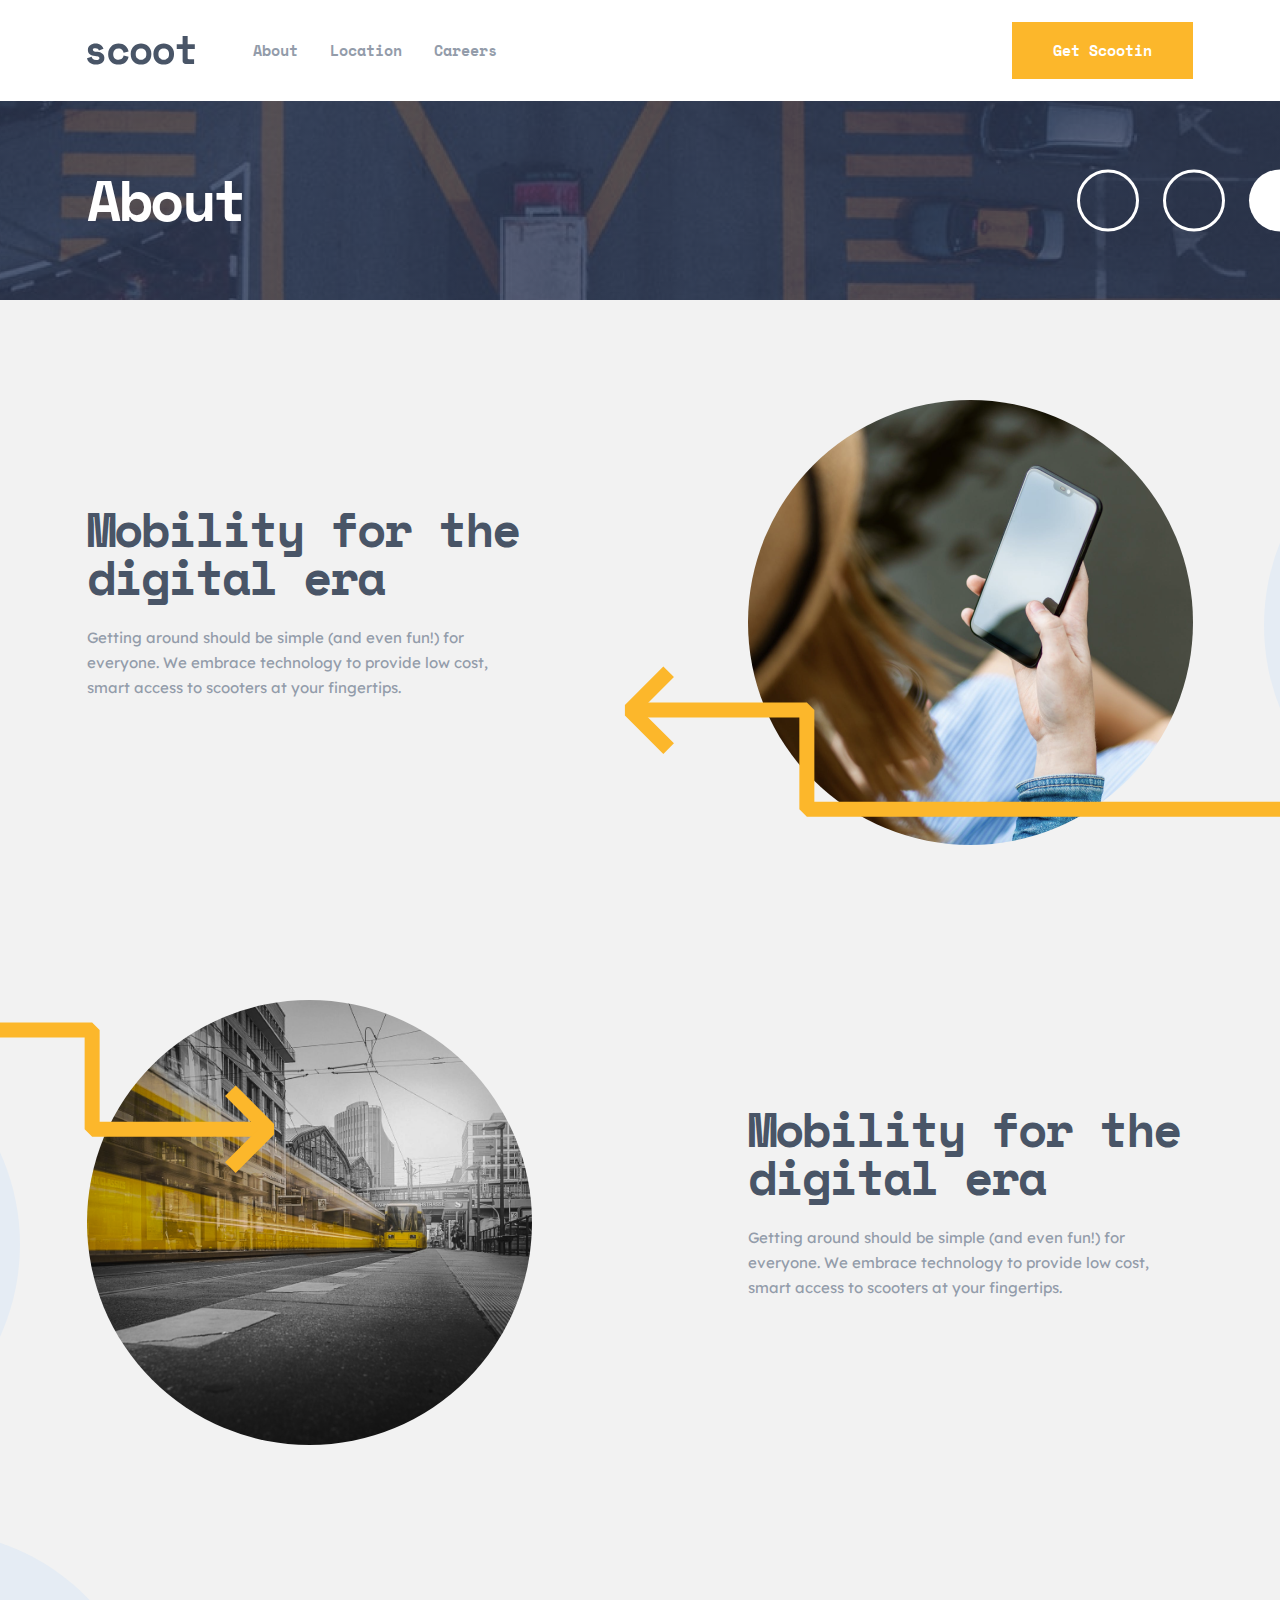
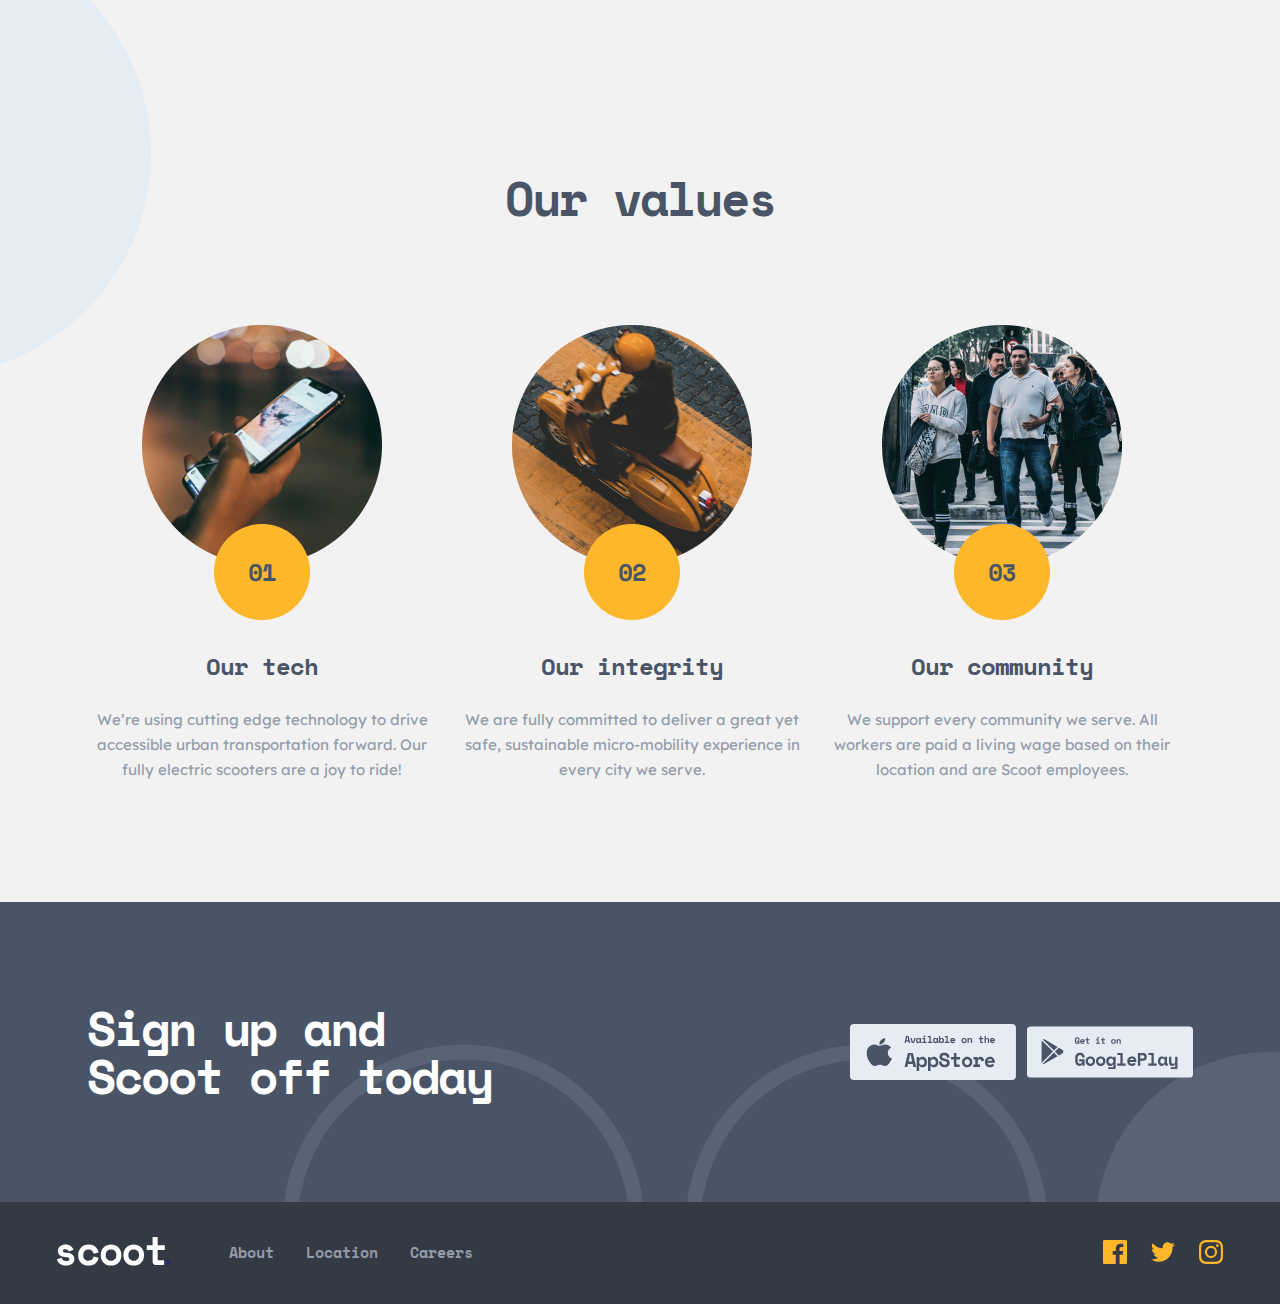
==== about.html @ 38798501 "about full" ====
<!DOCTYPE html>
<html lang="en">
<head>
    <meta charset="UTF-8">
    <meta http-equiv="X-UA-Compatible" content="IE=edge">
    <meta name="viewport" content="width=device-width, initial-scale=1.0">
    <link rel="stylesheet" href="./css/main.css">
    <title>Scoot | About</title>
</head>
<body>
    <!-- HEADER -->
    <header class="header">
        <div class="header__container container">
            <button class="header__toggle-nav-btn">
                <img src="./images/home/svg/mobile-burger.svg" alt="mobile-burger">
            </button>
            <a href="index.html" class="header__site-logo">
                <img class="header__logo-img" src="./images/home/svg/site-logo.svg" alt="site-logo image">
            </a>
            <nav class="sitenav">
                <ul class="sitenav__list">
                    <li class="sitenav__item"><a class="sitenav__link" href="about.html">About</a></li>
                    <li class="sitenav__item"><a class="sitenav__link" href="location.html">Location</a></li>
                    <li class="sitenav__item"><a class="sitenav__link" href="careers.html">Careers</a></li>
                </ul>
                <a href="#" class="header__btn btn">Get Scootin</a>
            </nav>
        </div>
    </header>
    
    <section class="about-hero">
        <div class="about-hero__container container">
            <h1 class="about-hero__title">About</h1>
            <img src="./images/about/svg/hero-pattern.svg" alt="hero patter" class="about-hero__patter">
        </div>
    </section>
    
    <!-- MAIN -->
    <main class="main">
        <section class="comfortable">
            <div class="comfortable__container container">
                <ul class="comfortable__list urban-list">
                    <li class="comfortable__item era-item">
                        <div class="item__content">
                            <h3 class="item__title era-title">Mobility for the digital era</h3>
                            <p class="item__desc">
                                Getting around should be simple (and even fun!) for everyone. We embrace technology to provide low cost, smart access to scooters at your fingertips.
                            </p>
                        </div>
                        <img src="./images/about/png/mobility.png" alt="telemetry img" class="item__img" width="445" height="445" 
                        srcset="./images/about/png/mobility.png 1x, ./images/about/png/mobility@2x.png 2x">
                    </li>
                    

                    <li class="comfortable__item era-item urban-item">
                        <div class="item__content">
                            <h3 class="item__title era-title">Mobility for the digital era</h3>
                            <p class="item__desc">
                                Getting around should be simple (and even fun!) for everyone. We embrace technology to provide low cost, smart access to scooters at your fingertips.
                            </p>
                        </div>
                        <img src="./images/about/png/urban.png" alt="urban img" class="item__img" width="445" height="445" 
                        srcset="./images/about/png/urban.png 1x, ./images/about/png/urban@2x.png 2x">
                    </li>
                   
                </ul>
            </div>
        </section>

        <!-- OUR VALUES SECTION -->
        <section class="values">
            <div class="values__container container">
                <h3 class="values__title">Our values</h3>
                <ul class="values__list">
                    <li class="values__item">
                        <img class="values__img" src="./images/about/png/tech.png" alt="tech" srcset="./images/about/png/tech.png 1x, ./images/about/png/tech@2x.png" 2x  width="350" height="350">
                        <div class="values__info">
                            <h5 class="values__subtitle">Our tech</h5>
                            <p class="values__desc">
                                We’re using cutting edge technology to drive accessible urban transportation forward. Our fully electric scooters are a joy to ride!
                            </p>
                        </div>
                    </li>


                    <li class="values__item">
                        <img class="values__img" src="./images/about/png/integrity.png" alt="integrity" srcset="./images/about/png/integrity.png 1x, ./images/about/png/integrity@2x.png" 2x  width="350" height="350">
                        <div class="values__info">
                            <h5 class="values__subtitle">Our integrity</h5>
                            <p class="values__desc">
                                We are fully committed to deliver a great yet safe, sustainable micro-mobility experience in every city we serve.
                            </p>
                        </div>
                    </li>

                    <li class="values__item">
                        <img class="values__img" src="./images/about/png/community.png" alt="community" srcset="./images/about/png/community.png 1x, ./images/about/png/community@2x.png" 2x  width="350" height="350">
                        <div class="values__info">
                            <h5 class="values__subtitle">Our community</h5>
                            <p class="values__desc">
                                We support every community we serve. All workers are paid a living wage based on their location and are Scoot employees.
                            </p>
                        </div>
                    </li>
                </ul>
            </div>
        </section>
        </main>

        
        
        
        <!-- CTA -->
        <section class="cta">
            <div class="container">
                <div class="cta__container">
                    <h2 class="cta__title">Sign up and <br>Scoot off today</h2>
                    <div class="download">
                        <a href="https://www.apple.com/ru/app-store/" target="_blank">
                            <img class="download__img" src="images/home/svg/appstore.svg" alt="AppStore" width="166" height="56">
                        </a>
                        <a href="https://play.google.com/store" target="_blank">
                            <img class="download__img" src="images/home/svg/googleplay.svg" alt="GoogePlay" width="166" height="56">
                        </a>
                    </div>
                </div>
            </div>
        </section>
    </main>
    <!-- FOOTER -->
    
    <footer class="footer">
        <div class="footer__container container">
            <a href="#" class="header__site-logo footer__logo">
                <svg xmlns="http://www.w3.org/2000/svg" width="108" height="29" fill="none"><path fill="white" fill-rule="evenodd" d="M107.097 23.2V28h-8.4c-.907 0-1.647-.293-2.22-.88-.573-.587-.86-1.333-.86-2.24V12.96h-5.88v-4.8h5.88V0h5.04v8.16h7.16v4.8h-7.16V22c0 .8.36 1.2 1.08 1.2h5.36ZM9.12 28.56c2.613 0 4.64-.587 6.08-1.76 1.44-1.173 2.16-2.747 2.16-4.72v-.24c0-1.787-.64-3.18-1.92-4.18-1.28-1-2.933-1.607-4.96-1.82-1.76-.187-2.973-.42-3.64-.7-.667-.28-1-.74-1-1.38 0-.453.213-.833.64-1.14.427-.307 1.067-.46 1.92-.46.933 0 1.693.207 2.28.62.587.413 1 .98 1.24 1.7l4.56-1.84a8.832 8.832 0 0 0-.92-1.74c-.4-.6-.92-1.147-1.56-1.64-.64-.493-1.42-.893-2.34-1.2-.92-.307-2.007-.46-3.26-.46-.96 0-1.893.133-2.8.4a7.473 7.473 0 0 0-2.4 1.18 6.193 6.193 0 0 0-1.68 1.9c-.427.747-.64 1.613-.64 2.6v.24c0 1.893.66 3.327 1.98 4.3 1.32.973 3.1 1.553 5.34 1.74.827.08 1.513.187 2.06.32.547.133.98.3 1.3.5.32.2.54.413.66.64.12.227.18.473.18.74 0 .453-.233.873-.7 1.26-.467.387-1.327.58-2.58.58-1.413 0-2.46-.32-3.14-.96-.68-.64-1.127-1.387-1.34-2.24L0 22.32c.133.693.393 1.407.78 2.14.387.733.94 1.4 1.66 2 .72.6 1.627 1.1 2.72 1.5 1.093.4 2.413.6 3.96.6Zm22.454 0c2.827 0 5.087-.72 6.78-2.16 1.694-1.44 2.767-3.333 3.22-5.68l-4.96-1.24c-.24 1.307-.766 2.347-1.58 3.12-.813.773-1.993 1.16-3.54 1.16-.72 0-1.4-.113-2.04-.34a4.705 4.705 0 0 1-1.68-1.02c-.48-.453-.86-1.02-1.14-1.7-.28-.68-.42-1.46-.42-2.34v-.24c0-.88.14-1.673.42-2.38.28-.707.66-1.307 1.14-1.8a5.006 5.006 0 0 1 1.68-1.14 5.25 5.25 0 0 1 2.04-.4c1.547 0 2.747.427 3.6 1.28.854.853 1.36 1.867 1.52 3.04l4.96-1.28c-.453-2.347-1.54-4.24-3.26-5.68-1.72-1.44-3.966-2.16-6.74-2.16-1.44 0-2.793.24-4.06.72a9.726 9.726 0 0 0-3.32 2.08c-.946.907-1.686 2-2.22 3.28-.533 1.28-.8 2.72-.8 4.32v.48c0 1.6.267 3.027.8 4.28.534 1.253 1.267 2.307 2.2 3.16.934.853 2.034 1.507 3.3 1.96 1.267.453 2.634.68 4.1.68Zm26.355-.68c-1.24.453-2.54.68-3.9.68-1.36 0-2.66-.227-3.9-.68a9.996 9.996 0 0 1-3.3-1.98c-.96-.867-1.72-1.933-2.28-3.2-.56-1.267-.84-2.727-.84-4.38v-.48c0-1.627.28-3.073.84-4.34.56-1.267 1.32-2.34 2.28-3.22a9.827 9.827 0 0 1 3.3-2c1.24-.453 2.54-.68 3.9-.68 1.36 0 2.66.227 3.9.68a9.827 9.827 0 0 1 3.3 2c.96.88 1.72 1.953 2.28 3.22.56 1.267.84 2.713.84 4.34v.48c0 1.653-.28 3.113-.84 4.38-.56 1.267-1.32 2.333-2.28 3.2a9.996 9.996 0 0 1-3.3 1.98Zm-3.9-4.12c-.72 0-1.4-.12-2.04-.36a4.95 4.95 0 0 1-1.68-1.04 4.911 4.911 0 0 1-1.14-1.66c-.28-.653-.42-1.393-.42-2.22v-.8c0-.827.14-1.567.42-2.22.28-.653.66-1.207 1.14-1.66a4.95 4.95 0 0 1 1.68-1.04c.64-.24 1.32-.36 2.04-.36s1.4.12 2.04.36c.64.24 1.2.587 1.68 1.04.48.453.86 1.007 1.14 1.66.28.653.42 1.393.42 2.22v.8c0 .827-.14 1.567-.42 2.22a4.911 4.911 0 0 1-1.14 1.66c-.48.453-1.04.8-1.68 1.04-.64.24-1.32.36-2.04.36Zm26.594 4.12c-1.24.453-2.54.68-3.9.68-1.36 0-2.66-.227-3.9-.68a9.996 9.996 0 0 1-3.3-1.98c-.96-.867-1.72-1.933-2.28-3.2-.56-1.267-.84-2.727-.84-4.38v-.48c0-1.627.28-3.073.84-4.34.56-1.267 1.32-2.34 2.28-3.22a9.827 9.827 0 0 1 3.3-2c1.24-.453 2.54-.68 3.9-.68 1.36 0 2.66.227 3.9.68a9.827 9.827 0 0 1 3.3 2c.96.88 1.72 1.953 2.28 3.22.56 1.267.84 2.713.84 4.34v.48c0 1.653-.28 3.113-.84 4.38-.56 1.267-1.32 2.333-2.28 3.2a9.996 9.996 0 0 1-3.3 1.98Zm-3.9-4.12c-.72 0-1.4-.12-2.04-.36a4.95 4.95 0 0 1-1.68-1.04 4.911 4.911 0 0 1-1.14-1.66c-.28-.653-.42-1.393-.42-2.22v-.8c0-.827.14-1.567.42-2.22.28-.653.66-1.207 1.14-1.66a4.95 4.95 0 0 1 1.68-1.04c.64-.24 1.32-.36 2.04-.36s1.4.12 2.04.36c.64.24 1.2.587 1.68 1.04.48.453.86 1.007 1.14 1.66.28.653.42 1.393.42 2.22v.8c0 .827-.14 1.567-.42 2.22a4.911 4.911 0 0 1-1.14 1.66c-.48.453-1.04.8-1.68 1.04-.64.24-1.32.36-2.04.36Z" clip-rule="evenodd"/></svg>>
            </a>
            <div class="footernav">
                <ul class="footernav__list">
                    <li class="footernav__item"><a class="footernav__link" href="about.html">About</a></li>
                    <li class="footernav__item"><a class="footernav__link" href="Location.html">Location</a></li>
                    <li class="footernav__item"><a class="footernav__link" href="careers.html">Careers</a></li>
                </ul>
            </div>
            <div class="footer__social">
                <ul class="footer__social__list">
                    <li class="footer__social__item">
                        <a class="footer__social__link" href="https://www.facebook.com" target="_blank">
                            <svg xmlns="http://www.w3.org/2000/svg" width="24" height="24" fill="none"><path fill="#FCB72B" d="M22.675 0H1.325C.593 0 0 .593 0 1.325v21.351C0 23.407.593 24 1.325 24H12.82v-9.294H9.692v-3.622h3.128V8.413c0-3.1 1.893-4.788 4.659-4.788 1.325 0 2.463.099 2.795.143v3.24l-1.918.001c-1.504 0-1.795.715-1.795 1.763v2.313h3.587l-.467 3.622h-3.12V24h6.116c.73 0 1.323-.593 1.323-1.325V1.325C24 .593 23.407 0 22.675 0Z"/></svg>
                        </a>
                    </li>
                    <li class="social__item">
                        <a class="footer__social__link" href="https://www.twitter.com" target="_blank">
                            <svg xmlns="http://www.w3.org/2000/svg" width="24" height="20" fill="none"><path fill="#FCB72B" d="M24 2.557a9.83 9.83 0 0 1-2.828.775A4.932 4.932 0 0 0 23.337.608a9.864 9.864 0 0 1-3.127 1.195A4.916 4.916 0 0 0 16.616.248c-3.179 0-5.515 2.966-4.797 6.045A13.978 13.978 0 0 1 1.671 1.149a4.93 4.93 0 0 0 1.523 6.574 4.903 4.903 0 0 1-2.229-.616c-.054 2.281 1.581 4.415 3.949 4.89a4.935 4.935 0 0 1-2.224.084 4.928 4.928 0 0 0 4.6 3.419A9.9 9.9 0 0 1 0 17.54a13.94 13.94 0 0 0 7.548 2.212c9.142 0 14.307-7.721 13.995-14.646A10.025 10.025 0 0 0 24 2.557Z"/></svg>
                        </a>
                    </li>
                    <li class="footer__social__item">
                        <a class="social__link" href="https://www.instagram.com" target="_blank">
                            <svg xmlns="http://www.w3.org/2000/svg" width="24" height="24" fill="none"><path fill="#FCB72B" fill-rule="evenodd" d="M12 0C8.741 0 8.333.014 7.053.072 2.695.272.273 2.69.073 7.052.014 8.333 0 8.741 0 12c0 3.259.014 3.668.072 4.948.2 4.358 2.618 6.78 6.98 6.98C8.333 23.986 8.741 24 12 24c3.259 0 3.668-.014 4.948-.072 4.354-.2 6.782-2.618 6.979-6.98.059-1.28.073-1.689.073-4.948 0-3.259-.014-3.667-.072-4.947-.196-4.354-2.617-6.78-6.979-6.98C15.668.014 15.259 0 12 0Zm0 2.163c3.204 0 3.584.012 4.85.07 3.252.148 4.771 1.691 4.919 4.919.058 1.265.069 1.645.069 4.849 0 3.205-.012 3.584-.069 4.849-.149 3.225-1.664 4.771-4.919 4.919-1.266.058-1.644.07-4.85.07-3.204 0-3.584-.012-4.849-.07-3.26-.149-4.771-1.699-4.919-4.92-.058-1.265-.07-1.644-.07-4.849 0-3.204.013-3.583.07-4.849.149-3.227 1.664-4.771 4.919-4.919 1.266-.057 1.645-.069 4.849-.069ZM5.838 12a6.162 6.162 0 1 1 12.324 0 6.162 6.162 0 0 1-12.324 0ZM12 16a4 4 0 1 1 0-8 4 4 0 0 1 0 8Zm4.965-10.405a1.44 1.44 0 1 1 2.881.001 1.44 1.44 0 0 1-2.881-.001Z" clip-rule="evenodd"/></svg>
                        </a>
                    </li>
                </ul>
            </div>
        </div>
       
    </footer>
---- css/main.css ----
/*! normalize.css v8.0.1 | MIT License | github.com/necolas/normalize.css */
/* Document
   ========================================================================== */
/**
 * 1. Correct the line height in all browsers.
 * 2. Prevent adjustments of font size after orientation changes in iOS.
 */
html {
  line-height: 1.15; /* 1 */
  -webkit-text-size-adjust: 100%; /* 2 */
}

/* Sections
   ========================================================================== */
/**
 * Remove the margin in all browsers.
 */
body {
  margin: 0;
}

/**
 * Render the `main` element consistently in IE.
 */
main {
  display: block;
}

/**
 * Correct the font size and margin on `h1` elements within `section` and
 * `article` contexts in Chrome, Firefox, and Safari.
 */
h1 {
  font-size: 2em;
  margin: 0;
}

/* Grouping content
   ========================================================================== */
/**
 * 1. Add the correct box sizing in Firefox.
 * 2. Show the overflow in Edge and IE.
 */
hr {
  box-sizing: content-box; /* 1 */
  height: 0; /* 1 */
  overflow: visible; /* 2 */
}

/**
 * 1. Correct the inheritance and scaling of font size in all browsers.
 * 2. Correct the odd `em` font sizing in all browsers.
 */
pre {
  font-family: monospace, monospace; /* 1 */
  font-size: 1em; /* 2 */
}

/* Text-level semantics
   ========================================================================== */
/**
 * Remove the gray background on active links in IE 10.
 */
a {
  background-color: transparent;
}

/**
 * 1. Remove the bottom border in Chrome 57-
 * 2. Add the correct text decoration in Chrome, Edge, IE, Opera, and Safari.
 */
abbr[title] {
  border-bottom: none; /* 1 */
  text-decoration: underline; /* 2 */
  -webkit-text-decoration: underline dotted;
          text-decoration: underline dotted; /* 2 */
}

/**
 * Add the correct font weight in Chrome, Edge, and Safari.
 */
b,
strong {
  font-weight: bolder;
}

/**
 * 1. Correct the inheritance and scaling of font size in all browsers.
 * 2. Correct the odd `em` font sizing in all browsers.
 */
code,
kbd,
samp {
  font-family: monospace, monospace; /* 1 */
  font-size: 1em; /* 2 */
}

/**
 * Add the correct font size in all browsers.
 */
small {
  font-size: 80%;
}

/**
 * Prevent `sub` and `sup` elements from affecting the line height in
 * all browsers.
 */
sub,
sup {
  font-size: 75%;
  line-height: 0;
  position: relative;
  vertical-align: baseline;
}

sub {
  bottom: -0.25em;
}

sup {
  top: -0.5em;
}

/* Embedded content
   ========================================================================== */
/**
 * Remove the border on images inside links in IE 10.
 */
img {
  border-style: none;
}

/* Forms
   ========================================================================== */
/**
 * 1. Change the font styles in all browsers.
 * 2. Remove the margin in Firefox and Safari.
 */
button,
input,
optgroup,
select,
textarea {
  font-family: inherit; /* 1 */
  font-size: 100%; /* 1 */
  line-height: 1.15; /* 1 */
  margin: 0; /* 2 */
}

/**
 * Show the overflow in IE.
 * 1. Show the overflow in Edge.
 */
button,
input { /* 1 */
  overflow: visible;
}

/**
 * Remove the inheritance of text transform in Edge, Firefox, and IE.
 * 1. Remove the inheritance of text transform in Firefox.
 */
button,
select { /* 1 */
  text-transform: none;
}

/**
 * Correct the inability to style clickable types in iOS and Safari.
 */
button,
[type=button],
[type=reset],
[type=submit] {
  -webkit-appearance: button;
}

/**
 * Remove the inner border and padding in Firefox.
 */
button::-moz-focus-inner,
[type=button]::-moz-focus-inner,
[type=reset]::-moz-focus-inner,
[type=submit]::-moz-focus-inner {
  border-style: none;
  padding: 0;
}

/**
 * Restore the focus styles unset by the previous rule.
 */
button:-moz-focusring,
[type=button]:-moz-focusring,
[type=reset]:-moz-focusring,
[type=submit]:-moz-focusring {
  outline: 1px dotted ButtonText;
}

/**
 * Correct the padding in Firefox.
 */
fieldset {
  padding: 0.35em 0.75em 0.625em;
}

/**
 * 1. Correct the text wrapping in Edge and IE.
 * 2. Correct the color inheritance from `fieldset` elements in IE.
 * 3. Remove the padding so developers are not caught out when they zero out
 *    `fieldset` elements in all browsers.
 */
legend {
  box-sizing: border-box; /* 1 */
  color: inherit; /* 2 */
  display: table; /* 1 */
  max-width: 100%; /* 1 */
  padding: 0; /* 3 */
  white-space: normal; /* 1 */
}

/**
 * Add the correct vertical alignment in Chrome, Firefox, and Opera.
 */
progress {
  vertical-align: baseline;
}

/**
 * Remove the default vertical scrollbar in IE 10+.
 */
textarea {
  overflow: auto;
}

/**
 * 1. Add the correct box sizing in IE 10.
 * 2. Remove the padding in IE 10.
 */
[type=checkbox],
[type=radio] {
  box-sizing: border-box; /* 1 */
  padding: 0; /* 2 */
}

/**
 * Correct the cursor style of increment and decrement buttons in Chrome.
 */
[type=number]::-webkit-inner-spin-button,
[type=number]::-webkit-outer-spin-button {
  height: auto;
}

/**
 * 1. Correct the odd appearance in Chrome and Safari.
 * 2. Correct the outline style in Safari.
 */
[type=search] {
  -webkit-appearance: textfield; /* 1 */
  outline-offset: -2px; /* 2 */
}

/**
 * Remove the inner padding in Chrome and Safari on macOS.
 */
[type=search]::-webkit-search-decoration {
  -webkit-appearance: none;
}

/**
 * 1. Correct the inability to style clickable types in iOS and Safari.
 * 2. Change font properties to `inherit` in Safari.
 */
::-webkit-file-upload-button {
  -webkit-appearance: button; /* 1 */
  font: inherit; /* 2 */
}

/* Interactive
   ========================================================================== */
/*
 * Add the correct display in Edge, IE 10+, and Firefox.
 */
details {
  display: block;
}

/*
 * Add the correct display in all browsers.
 */
summary {
  display: list-item;
}

/* Misc
   ========================================================================== */
/**
 * Add the correct display in IE 10+.
 */
template {
  display: none;
}

/**
 * Add the correct display in IE 10.
 */
[hidden] {
  display: none;
}

/* space-mono-regular - latin */
@font-face {
  font-family: "Space Mono";
  font-style: normal;
  font-weight: 400;
  src: local(""), url("../fonts/space-mono-v12-latin-regular.woff2") format("woff2"), url("../fonts/space-mono-v12-latin-regular.woff") format("woff"); /* Chrome 6+, Firefox 3.6+, IE 9+, Safari 5.1+ */
}
/* space-mono-700 - latin */
@font-face {
  font-family: "Space Mono";
  font-style: normal;
  font-weight: 700;
  src: local(""), url("../fonts/space-mono-v12-latin-700.woff2") format("woff2"), url("../fonts/space-mono-v12-latin-700.woff") format("woff"); /* Chrome 6+, Firefox 3.6+, IE 9+, Safari 5.1+ */
}
/* lexend-deca-regular - latin */
@font-face {
  font-family: "Lexend Deca";
  font-style: normal;
  font-weight: 400;
  src: local(""), url("../fonts/lexend-deca-v17-latin-regular.woff2") format("woff2"), url("../fonts/lexend-deca-v17-latin-regular.woff") format("woff"); /* Chrome 6+, Firefox 3.6+, IE 9+, Safari 5.1+ */
}
*, *::after, *::before {
  margin: 0;
  padding: 0;
  box-sizing: border-box;
}

html {
  height: 100%;
  font-size: 62.5%;
  scroll-behavior: smooth;
}

ul, ol {
  list-style: none;
}

a {
  text-decoration: none;
}

img {
  display: flex;
}

body {
  height: 100%;
  display: flex;
  flex-direction: column;
  background-color: #f2f2f2;
  overflow-x: hidden;
}

.container {
  width: 100%;
  max-width: 1166px;
  margin-left: auto;
  margin-right: auto;
  padding-left: 30px;
  padding-right: 30px;
}

main {
  flex-grow: 1;
}

.sitenav {
  display: flex;
  align-items: center;
  flex: 1;
}
.sitenav__list {
  display: flex;
  margin-right: auto;
  -moz-column-gap: 3.2rem;
       column-gap: 3.2rem;
}
.sitenav__item {
  display: flex;
}
.sitenav__link {
  font-size: 1.5rem;
  font-weight: 700;
  font-family: "Space Mono";
  line-height: 2.5rem;
  color: #939CAA;
  transition: 0.2s;
}
.sitenav__link:hover {
  color: #FCB72B;
}

@media (max-width: 415px) {
  .sitenav {
    display: none;
  }
}
.header {
  width: 100%;
  padding: 2.2rem 0;
  background: #fff;
  position: fixed;
  z-index: 10;
}
.header__container {
  display: flex;
  align-items: center;
}
.header__site-logo {
  margin-right: 5.8rem;
  -webkit-user-select: none;
     -moz-user-select: none;
      -ms-user-select: none;
          user-select: none;
}
.header__toggle-nav-btn {
  display: none;
}

@media (max-width: 800px) {
  .header {
    padding: 3.5rem 4rem;
  }
}
@media (max-width: 415px) {
  .header {
    padding-top: 2.5rem;
  }
  .header__toggle-nav-btn {
    display: inline-block;
    border: none;
    margin-right: 0;
  }
  .header__site-logo {
    margin-right: auto;
    margin-left: auto;
  }
  .header__logo-img {
    width: 75px;
  }
}
.footer {
  background: #333A44;
}
.footer__container {
  display: flex;
  align-items: center;
  padding: 3.5rem 0;
}
.footer__social {
  display: flex;
}
.footer__social__list {
  display: flex;
  align-items: center;
  -moz-column-gap: 2.4rem;
       column-gap: 2.4rem;
}
.footer__social__link svg path {
  color: #fff;
  transition: 0.2s;
}
.footer__social__link svg path:hover {
  fill: currentColor;
}

.footernav {
  margin-right: auto;
}
.footernav__list {
  display: flex;
  -moz-column-gap: 3.2rem;
       column-gap: 3.2rem;
}
.footernav__link {
  font-size: 1.5rem;
  font-weight: 700;
  font-family: "Space Mono";
  line-height: 2.5rem;
  color: #939CAA;
  transition: 0.2s;
}
.footernav__link:hover {
  color: #FCB72B;
}

@media (max-width: 800px) {
  .footer__container {
    padding: 3.5rem 3.9rem;
  }
}
@media (max-width: 415px) {
  .footer__container {
    flex-direction: column;
    padding: 6.4rem 8.8rem;
  }
  .footer__logo {
    margin-bottom: 4.2rem;
  }
  .footernav {
    display: block;
    margin-right: 0;
  }
  .footernav__list {
    flex-direction: column;
    -moz-column-gap: 1.6rem;
         column-gap: 1.6rem;
    margin-bottom: 8.5rem;
    align-items: center;
  }
  .footernav__item {
    margin-bottom: 1.6rem;
    text-align: center;
  }
  .footernav__link {
    font-size: 1.5rem;
    font-weight: 700;
    font-family: "Space Mono";
    line-height: 2.5rem;
    color: #939CAA;
    transition: 0.2s;
  }
  .footernav__link:hover {
    color: #FCB72B;
  }
}
.btn {
  font-size: 1.5rem;
  font-weight: 700;
  font-family: "Space Mono";
  line-height: 2.5rem;
  color: #fff;
  background-color: #FCB72B;
  border: 3px solid #FCB72B;
  display: inline-block;
  padding: 1.3rem 3.8rem;
  transition: 0.3s;
}

.btn:hover {
  background-color: transparent;
  border: 3px solid #FCB72B;
  color: #FCB72B;
}

.hero {
  background: linear-gradient(rgba(47, 59, 89, 0.75), rgba(47, 59, 89, 0.75)), url("../images/home/png/hero-bg.png");
  background-size: cover;
  background-position: center;
  margin-bottom: 16rem;
  min-height: 746px;
  position: relative;
  padding-top: 9.5rem;
}
.hero__container {
  padding-top: 15.3em;
}
.hero__path {
  position: absolute;
  top: 55%;
}
.hero__arrow {
  position: absolute;
  left: 50%;
  top: 53%;
}
.hero__title {
  font-size: 5.6rem;
  font-weight: 700;
  font-family: "Space Mono";
  line-height: 5.6rem;
  color: #fff;
  margin-bottom: 4rem;
}
.hero__info {
  display: inline-block;
  width: 100%;
  max-width: 405px;
  margin-left: 12rem;
}
.hero__desc {
  font-size: 1.5rem;
  font-weight: 400;
  font-family: "Lexend Deca";
  line-height: 2.5rem;
  color: #fff;
  margin-bottom: 4rem;
}
.hero__btn {
  display: inline-block;
}

@media (max-width: 800px) {
  .hero {
    background: linear-gradient(rgba(47, 59, 89, 0.75), rgba(47, 59, 89, 0.75)), url("../images/home/png/tablet-hero-bg.png");
    background-repeat: no-repeat;
    background-size: cover;
    background-position: center;
  }
  .hero__container {
    display: flex;
    align-items: center;
    flex-direction: column;
    justify-content: center;
    text-align: center;
  }
  .hero__path {
    display: none;
  }
  .hero__arrow {
    position: absolute;
    left: -125px;
    top: 73%;
  }
  .hero__info {
    max-width: 573px;
    margin-left: 0;
  }
}
@media (max-width: 415px) {
  .hero {
    background: linear-gradient(rgba(47, 59, 89, 0.75), rgba(47, 59, 89, 0.75)), url("../images/home/png/mobile-hero-bg.png");
    background-repeat: no-repeat;
    background-size: cover;
    background-position: center;
    -o-object-fit: cover;
       object-fit: cover;
    margin-bottom: 12rem;
  }
  .hero .bracket {
    display: none;
  }
  .hero__title {
    font-size: 3.8rem;
    font-weight: 700;
    font-family: "Space Mono";
    line-height: 4rem;
    color: #fff;
    margin-bottom: 2.4rem;
  }
  .hero__info {
    display: inline-block;
    width: 100%;
    max-width: 311px;
    margin-left: 0;
    text-align: center;
    margin-bottom: 7px;
  }
  .hero__desc {
    font-size: 1.5rem;
    font-weight: 400;
    font-family: "Lexend Deca";
    line-height: 2.5rem;
    color: #fff;
    margin-bottom: 3.4rem;
  }
  .hero__arrow {
    left: -300px;
    top: 78%;
  }
}
.services {
  margin-bottom: 100px;
}
.services__list {
  display: grid;
  grid-template-columns: repeat(auto-fill, 350px);
  position: relative;
  -moz-column-gap: 25px;
       column-gap: 25px;
}
.services__item {
  display: flex;
  align-items: flex-start;
  flex-direction: column;
  position: relative;
}
.services__item::before {
  content: "";
  position: absolute;
  height: 15px;
  background-color: #E5ECF4;
  width: 324px;
  right: calc(100% - 16px);
  top: 45px;
}
.services img {
  margin-bottom: 4rem;
  z-index: 1;
  position: relative;
}
.services__title {
  font-size: 2.4rem;
  font-weight: 700;
  font-family: "Space Mono";
  line-height: 2.8rem;
  color: #495567;
  margin-bottom: 2.7rem;
}
.services__desc {
  font-size: 1.5rem;
  font-weight: 700;
  font-family: "Lexend Deca";
  line-height: 2.5rem;
  color: #939CAA;
}

@media (max-width: 800px) {
  .services__list {
    display: grid;
    grid-template-columns: repeat(1, 573px);
    row-gap: 40px;
  }
  .services__item {
    flex-direction: row;
  }
  .services img {
    margin-right: 7.9rem;
    margin-bottom: 0;
  }
  .services__item::before {
    content: "";
    position: absolute;
    height: 250px;
    background-color: greenyellow;
    width: 15px;
    right: calc(100% - 55px);
    top: -103%;
  }
}
@media (max-width: 415px) {
  .services__list {
    display: grid;
    grid-template-columns: repeat(1, 311px);
    row-gap: 24px;
  }
  .services__item {
    flex-direction: column;
    justify-content: center;
    align-items: center;
    text-align: center;
  }
  .services__item::before {
    display: none;
  }
  .services img {
    margin-right: 0;
    margin-bottom: 2.4rem;
  }
}
.comfortable {
  padding-top: 10rem;
  margin-bottom: 32.9rem;
}
.comfortable__list {
  display: flex;
  flex-direction: column;
  row-gap: 155px;
}
.comfortable__item {
  display: flex;
  align-items: center;
  justify-content: space-between;
  flex-direction: row;
}
.comfortable__item:nth-child(even) {
  flex-direction: row-reverse;
}

.item {
  position: relative;
}
.item:first-child::before {
  content: "";
  background-image: url("../images/home/svg/arrow_mask.svg");
  background-repeat: no-repeat;
  position: absolute;
  width: 1084px;
  height: 449px;
  bottom: -3px;
  right: -50%;
}
.item:nth-child(2)::before {
  content: "";
  background-image: url("../images/home/svg/arrow_mask-left.svg");
  background-repeat: no-repeat;
  position: absolute;
  width: 1084px;
  height: 449px;
  bottom: -3px;
  left: -50%;
}
.item:nth-child(3)::before {
  content: "";
  background-image: url("../images/home/svg/arrow_mask-right.svg");
  background-repeat: no-repeat;
  position: absolute;
  width: 1084px;
  height: 449px;
  top: 0;
  right: -80%;
}
.item__content {
  width: 100%;
  max-width: 445px;
  display: flex;
  flex-direction: column;
  align-items: flex-start;
}
.item__title {
  font-size: 4.8rem;
  font-weight: 700;
  font-family: "Space Mono";
  line-height: 4.8rem;
  color: #495567;
  opacity: 0.8;
  letter-spacing: -2px;
  margin-bottom: 2.4rem;
}
.item__desc {
  font-size: 1.5rem;
  font-weight: 400;
  font-family: "Lexend Deca";
  line-height: 2.5rem;
  color: #939CAA;
  margin-bottom: 4rem;
}
.item__img {
  border-radius: 50%;
  display: block;
  width: 445px;
  height: 445px;
  -o-object-fit: cover;
     object-fit: cover;
}

@media (max-width: 800px) {
  .comfortable .item {
    flex-direction: column;
    flex-direction: column-reverse;
  }
  .item__content {
    align-items: center;
    text-align: center;
  }
  .item::before {
    top: 0;
  }
  .item:nth-child(3)::before {
    right: -100%;
  }
  .item__img {
    margin-bottom: 6.4rem;
  }
  .item__title {
    margin-bottom: 4rem;
  }
  .item__desc {
    margin-bottom: 4rem;
  }
}
@media (max-width: 415px) {
  .comfortable {
    margin-bottom: 16.6rem;
  }
  .comfortable__list {
    row-gap: 0;
  }
  .comfortable .item:first-child::before {
    right: -215%;
    top: -18%;
  }
  .comfortable .item:nth-child(2)::before {
    top: 8%;
    left: -153%;
  }
  .comfortable .item:nth-child(3)::before {
    top: -11%;
    right: -255%;
  }
  .item__img {
    width: 311px;
    height: 311px;
    margin-bottom: 5.6rem;
  }
  .item__title {
    font-size: 3.2rem;
    font-weight: 700;
    font-family: "Space Mono";
    line-height: 3.2rem;
    color: #495567;
    letter-spacing: -1px;
    margin-bottom: 3.2rem;
  }
  .item__desc {
    margin-bottom: 3.2rem;
  }
  .item:not(:last-child) {
    margin-bottom: 12rem;
  }
}
.cta {
  background-color: #495567;
  background-image: url("../../images/home/svg/footer-mask.svg");
  background-repeat: no-repeat;
  -o-object-fit: cover;
     object-fit: cover;
  background-position: bottom right;
}
.cta__container {
  padding: 10.2rem 0;
  display: flex;
  justify-content: space-between;
  align-items: center;
}
.cta__title {
  font-size: 4.8rem;
  font-weight: 700;
  font-family: "Space Mono";
  line-height: 4.8rem;
  color: #fff;
  letter-spacing: -2px;
}
.cta .download {
  display: flex;
  align-items: center;
  -moz-column-gap: 1.1rem;
       column-gap: 1.1rem;
}

@media (max-width: 800px) {
  .cta__container {
    padding: 6.2rem 0;
    display: flex;
    justify-content: center;
    align-items: center;
    flex-direction: column;
    text-align: center;
  }
  .cta__title {
    margin-bottom: 4rem;
  }
}
@media (max-width: 415px) {
  .cta__container {
    padding: 4.2rem 0 8.8rem;
    display: flex;
    justify-content: center;
    align-items: center;
    flex-direction: column;
    text-align: center;
  }
  .cta__title {
    font-size: 3.2rem;
    font-weight: 700;
    font-family: "Space Mono";
    line-height: 3.2rem;
    color: #fff;
    letter-spacing: -1px;
  }
  .cta br {
    display: none;
  }
  .cta .download {
    padding: 0 2.8rem;
  }
}
.about-hero {
  background: linear-gradient(rgba(47, 59, 89, 0.75), rgba(47, 59, 89, 0.75)), url("../images/about/png/hero-bg.png");
  background-repeat: no-repeat;
  background-size: cover;
  -o-object-fit: cover;
     object-fit: cover;
  margin-top: 100px;
  position: relative;
}
.about-hero__container {
  display: flex;
  padding: 7.2rem 3rem;
  align-items: center;
}
.about-hero__title {
  font-size: 5.6rem;
  font-weight: 700;
  font-family: "Space Mono";
  line-height: 5.6rem;
  color: #fff;
  letter-spacing: -2.5px;
}
.about-hero__patter {
  position: absolute;
  right: 0;
}

.era-item {
  position: relative;
  margin-bottom: 0;
}
.era-item:first-child::before {
  content: "";
  background-image: url("../../images/about/svg/digital__mask.svg");
  background-repeat: no-repeat;
  position: absolute;
  width: 1078px;
  height: 445px;
  bottom: -3px;
  right: -46%;
}
.era-item:nth-child(2)::before {
  content: "";
  background-image: url("../images/home/svg/arrow_mask-left.svg");
  background-repeat: no-repeat;
  position: absolute;
  width: 1084px;
  height: 449px;
  bottom: -26px;
  left: -50%;
}
.era-item .era-title {
  opacity: 1;
}

@media (max-width: 800px) {
  .era-item {
    display: flex;
    flex-direction: column;
    flex-direction: column-reverse;
  }
  .era-item:first-child::before {
    content: "";
    width: 1078px;
    height: 445px;
    bottom: 317px;
    right: -48%;
  }
  .era-item:nth-child(2) {
    flex-direction: column-reverse;
  }
  .era-item:nth-child(2)::before {
    width: 1084px;
    height: 449px;
    bottom: 39%;
    left: -50%;
  }
}
@media (max-width: 415px) {
  .about-hero {
    background: linear-gradient(rgba(47, 59, 89, 0.75), rgba(47, 59, 89, 0.75)), url("../images/about/png/mobile-hero__bg.png");
  }
  .about-hero__container {
    align-items: center;
    text-align: center;
    justify-content: center;
  }
  .about-hero__patter {
    display: none;
  }
  .about-hero__title {
    font-size: 4rem;
    font-weight: 700;
    font-family: "Space Mono";
    line-height: 4rem;
    color: #fff;
    letter-spacing: -1.7px;
    text-align: center;
  }
  .era-item {
    display: flex;
    flex-direction: column;
    flex-direction: column-reverse;
  }
  .era-item:first-child::before {
    content: "";
    width: 1078px;
    height: 445px;
    bottom: 48%;
    right: -222%;
  }
  .era-item:nth-child(2) {
    flex-direction: column-reverse;
  }
  .era-item:nth-child(2)::before {
    width: 1084px;
    height: 449px;
    top: 0;
    left: -153%;
  }
}
.values {
  margin-bottom: 12rem;
  position: relative;
}
.values::before {
  content: "";
  position: absolute;
  background-image: url("../../images/about/svg/Mask.svg");
  background-repeat: no-repeat;
  left: -23%;
  top: -40%;
  width: 445px;
  height: 445px;
}
.values__title {
  font-size: 4.8rem;
  font-weight: 700;
  font-family: "Space Mono";
  line-height: 4.8rem;
  color: #495567;
  letter-spacing: -2px;
  text-align: center;
  margin-bottom: 4.8rem;
}
.values__img {
  margin-bottom: 3.2rem;
}
.values__list {
  display: flex;
  flex-wrap: wrap;
  width: 100%;
  -moz-column-gap: 2rem;
       column-gap: 2rem;
}
.values__item {
  width: 100%;
  max-width: 350px;
  text-align: center;
}
.values__subtitle {
  font-size: 2.4rem;
  font-weight: 700;
  font-family: "Space Mono";
  line-height: 2.8rem;
  color: #495567;
  letter-spacing: -1px;
  margin-bottom: 2.7rem;
}
.values__desc {
  font-size: 1.5rem;
  font-weight: 400;
  font-family: "Lexend Deca";
  line-height: 2.5rem;
  color: #939CAA;
}

@media (max-width: 800px) {
  .values::before {
    left: -40%;
    top: -40%;
    width: 445px;
    height: 445px;
  }
  .values__list {
    flex-direction: column;
    justify-content: center;
    align-items: center;
  }
}
@media (max-width: 415px) {
  .values::before {
    display: none;
  }
  .values__list {
    justify-content: center;
  }
  .values__title {
    font-size: 3.2rem;
    font-weight: 700;
    font-family: "Space Mono";
    line-height: 3.2rem;
    color: #495567;
    letter-spacing: -1.5px;
    margin-bottom: 6.4rem;
  }
  .values__item {
    max-width: 311px;
    text-align: center;
  }
  .values__subtitle {
    font-size: 2.4rem;
    font-weight: 700;
    font-family: "Space Mono";
    line-height: 2.8rem;
    color: #495567;
  }
  .values__img {
    width: 240px;
    height: 240px;
    margin-right: auto;
    margin-left: auto;
  }
}/*# sourceMappingURL=main.css.map */
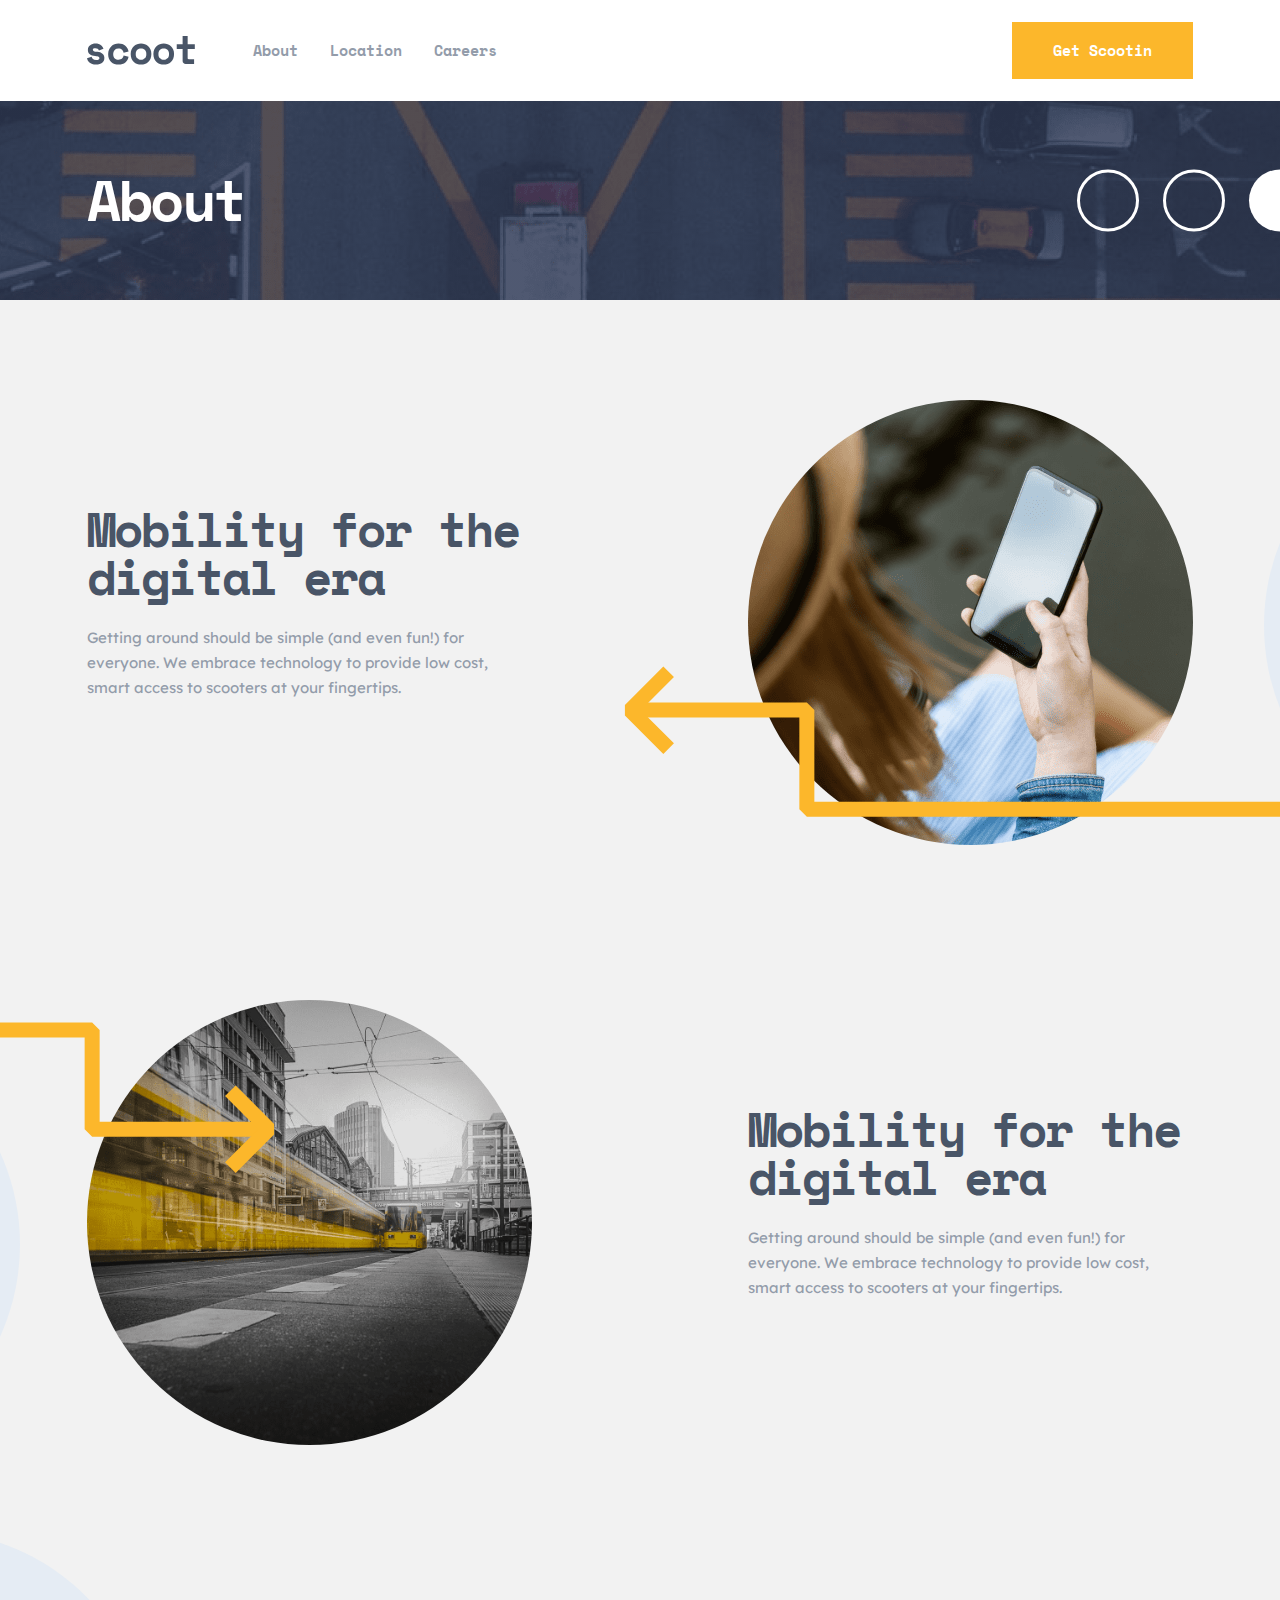
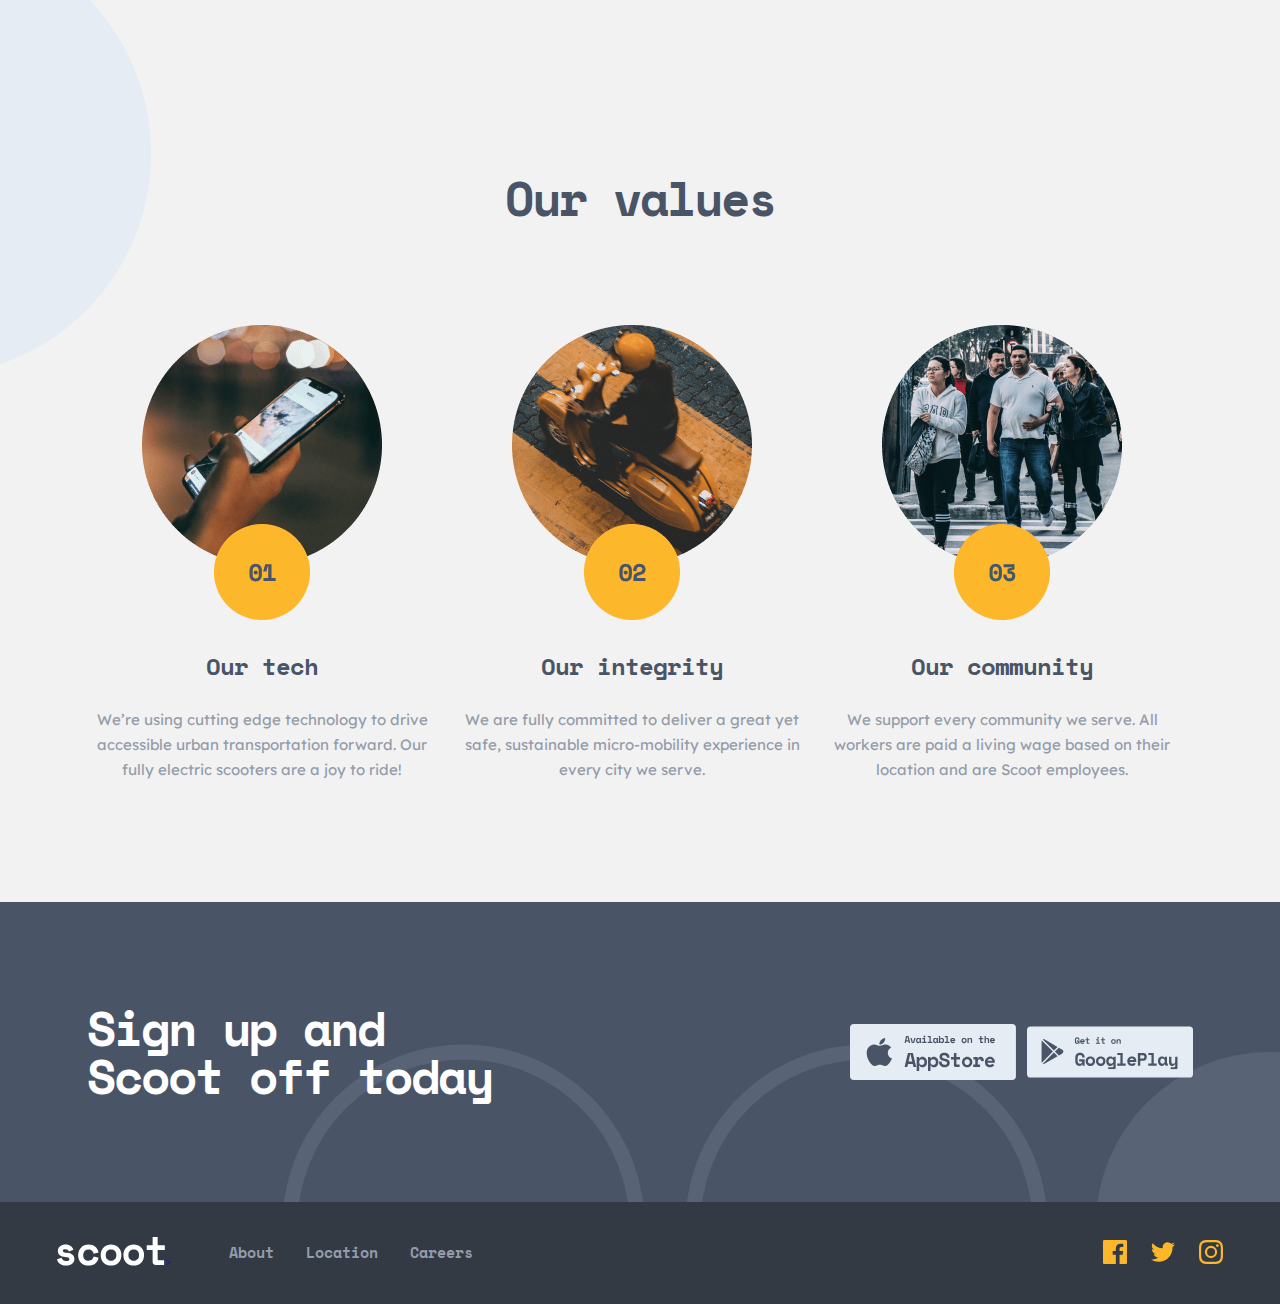
==== commit ca682785: "inishial" ====
--- a/about.html
+++ b/about.html
@@ -131,7 +131,7 @@
     
     <footer class="footer">
         <div class="footer__container container">
-            <a href="#" class="header__site-logo footer__logo">
+            <a href="index.html" class="header__site-logo footer__logo">
                 <svg xmlns="http://www.w3.org/2000/svg" width="108" height="29" fill="none"><path fill="white" fill-rule="evenodd" d="M107.097 23.2V28h-8.4c-.907 0-1.647-.293-2.22-.88-.573-.587-.86-1.333-.86-2.24V12.96h-5.88v-4.8h5.88V0h5.04v8.16h7.16v4.8h-7.16V22c0 .8.36 1.2 1.08 1.2h5.36ZM9.12 28.56c2.613 0 4.64-.587 6.08-1.76 1.44-1.173 2.16-2.747 2.16-4.72v-.24c0-1.787-.64-3.18-1.92-4.18-1.28-1-2.933-1.607-4.96-1.82-1.76-.187-2.973-.42-3.64-.7-.667-.28-1-.74-1-1.38 0-.453.213-.833.64-1.14.427-.307 1.067-.46 1.92-.46.933 0 1.693.207 2.28.62.587.413 1 .98 1.24 1.7l4.56-1.84a8.832 8.832 0 0 0-.92-1.74c-.4-.6-.92-1.147-1.56-1.64-.64-.493-1.42-.893-2.34-1.2-.92-.307-2.007-.46-3.26-.46-.96 0-1.893.133-2.8.4a7.473 7.473 0 0 0-2.4 1.18 6.193 6.193 0 0 0-1.68 1.9c-.427.747-.64 1.613-.64 2.6v.24c0 1.893.66 3.327 1.98 4.3 1.32.973 3.1 1.553 5.34 1.74.827.08 1.513.187 2.06.32.547.133.98.3 1.3.5.32.2.54.413.66.64.12.227.18.473.18.74 0 .453-.233.873-.7 1.26-.467.387-1.327.58-2.58.58-1.413 0-2.46-.32-3.14-.96-.68-.64-1.127-1.387-1.34-2.24L0 22.32c.133.693.393 1.407.78 2.14.387.733.94 1.4 1.66 2 .72.6 1.627 1.1 2.72 1.5 1.093.4 2.413.6 3.96.6Zm22.454 0c2.827 0 5.087-.72 6.78-2.16 1.694-1.44 2.767-3.333 3.22-5.68l-4.96-1.24c-.24 1.307-.766 2.347-1.58 3.12-.813.773-1.993 1.16-3.54 1.16-.72 0-1.4-.113-2.04-.34a4.705 4.705 0 0 1-1.68-1.02c-.48-.453-.86-1.02-1.14-1.7-.28-.68-.42-1.46-.42-2.34v-.24c0-.88.14-1.673.42-2.38.28-.707.66-1.307 1.14-1.8a5.006 5.006 0 0 1 1.68-1.14 5.25 5.25 0 0 1 2.04-.4c1.547 0 2.747.427 3.6 1.28.854.853 1.36 1.867 1.52 3.04l4.96-1.28c-.453-2.347-1.54-4.24-3.26-5.68-1.72-1.44-3.966-2.16-6.74-2.16-1.44 0-2.793.24-4.06.72a9.726 9.726 0 0 0-3.32 2.08c-.946.907-1.686 2-2.22 3.28-.533 1.28-.8 2.72-.8 4.32v.48c0 1.6.267 3.027.8 4.28.534 1.253 1.267 2.307 2.2 3.16.934.853 2.034 1.507 3.3 1.96 1.267.453 2.634.68 4.1.68Zm26.355-.68c-1.24.453-2.54.68-3.9.68-1.36 0-2.66-.227-3.9-.68a9.996 9.996 0 0 1-3.3-1.98c-.96-.867-1.72-1.933-2.28-3.2-.56-1.267-.84-2.727-.84-4.38v-.48c0-1.627.28-3.073.84-4.34.56-1.267 1.32-2.34 2.28-3.22a9.827 9.827 0 0 1 3.3-2c1.24-.453 2.54-.68 3.9-.68 1.36 0 2.66.227 3.9.68a9.827 9.827 0 0 1 3.3 2c.96.88 1.72 1.953 2.28 3.22.56 1.267.84 2.713.84 4.34v.48c0 1.653-.28 3.113-.84 4.38-.56 1.267-1.32 2.333-2.28 3.2a9.996 9.996 0 0 1-3.3 1.98Zm-3.9-4.12c-.72 0-1.4-.12-2.04-.36a4.95 4.95 0 0 1-1.68-1.04 4.911 4.911 0 0 1-1.14-1.66c-.28-.653-.42-1.393-.42-2.22v-.8c0-.827.14-1.567.42-2.22.28-.653.66-1.207 1.14-1.66a4.95 4.95 0 0 1 1.68-1.04c.64-.24 1.32-.36 2.04-.36s1.4.12 2.04.36c.64.24 1.2.587 1.68 1.04.48.453.86 1.007 1.14 1.66.28.653.42 1.393.42 2.22v.8c0 .827-.14 1.567-.42 2.22a4.911 4.911 0 0 1-1.14 1.66c-.48.453-1.04.8-1.68 1.04-.64.24-1.32.36-2.04.36Zm26.594 4.12c-1.24.453-2.54.68-3.9.68-1.36 0-2.66-.227-3.9-.68a9.996 9.996 0 0 1-3.3-1.98c-.96-.867-1.72-1.933-2.28-3.2-.56-1.267-.84-2.727-.84-4.38v-.48c0-1.627.28-3.073.84-4.34.56-1.267 1.32-2.34 2.28-3.22a9.827 9.827 0 0 1 3.3-2c1.24-.453 2.54-.68 3.9-.68 1.36 0 2.66.227 3.9.68a9.827 9.827 0 0 1 3.3 2c.96.88 1.72 1.953 2.28 3.22.56 1.267.84 2.713.84 4.34v.48c0 1.653-.28 3.113-.84 4.38-.56 1.267-1.32 2.333-2.28 3.2a9.996 9.996 0 0 1-3.3 1.98Zm-3.9-4.12c-.72 0-1.4-.12-2.04-.36a4.95 4.95 0 0 1-1.68-1.04 4.911 4.911 0 0 1-1.14-1.66c-.28-.653-.42-1.393-.42-2.22v-.8c0-.827.14-1.567.42-2.22.28-.653.66-1.207 1.14-1.66a4.95 4.95 0 0 1 1.68-1.04c.64-.24 1.32-.36 2.04-.36s1.4.12 2.04.36c.64.24 1.2.587 1.68 1.04.48.453.86 1.007 1.14 1.66.28.653.42 1.393.42 2.22v.8c0 .827-.14 1.567-.42 2.22a4.911 4.911 0 0 1-1.14 1.66c-.48.453-1.04.8-1.68 1.04-.64.24-1.32.36-2.04.36Z" clip-rule="evenodd"/></svg>>
             </a>
             <div class="footernav">
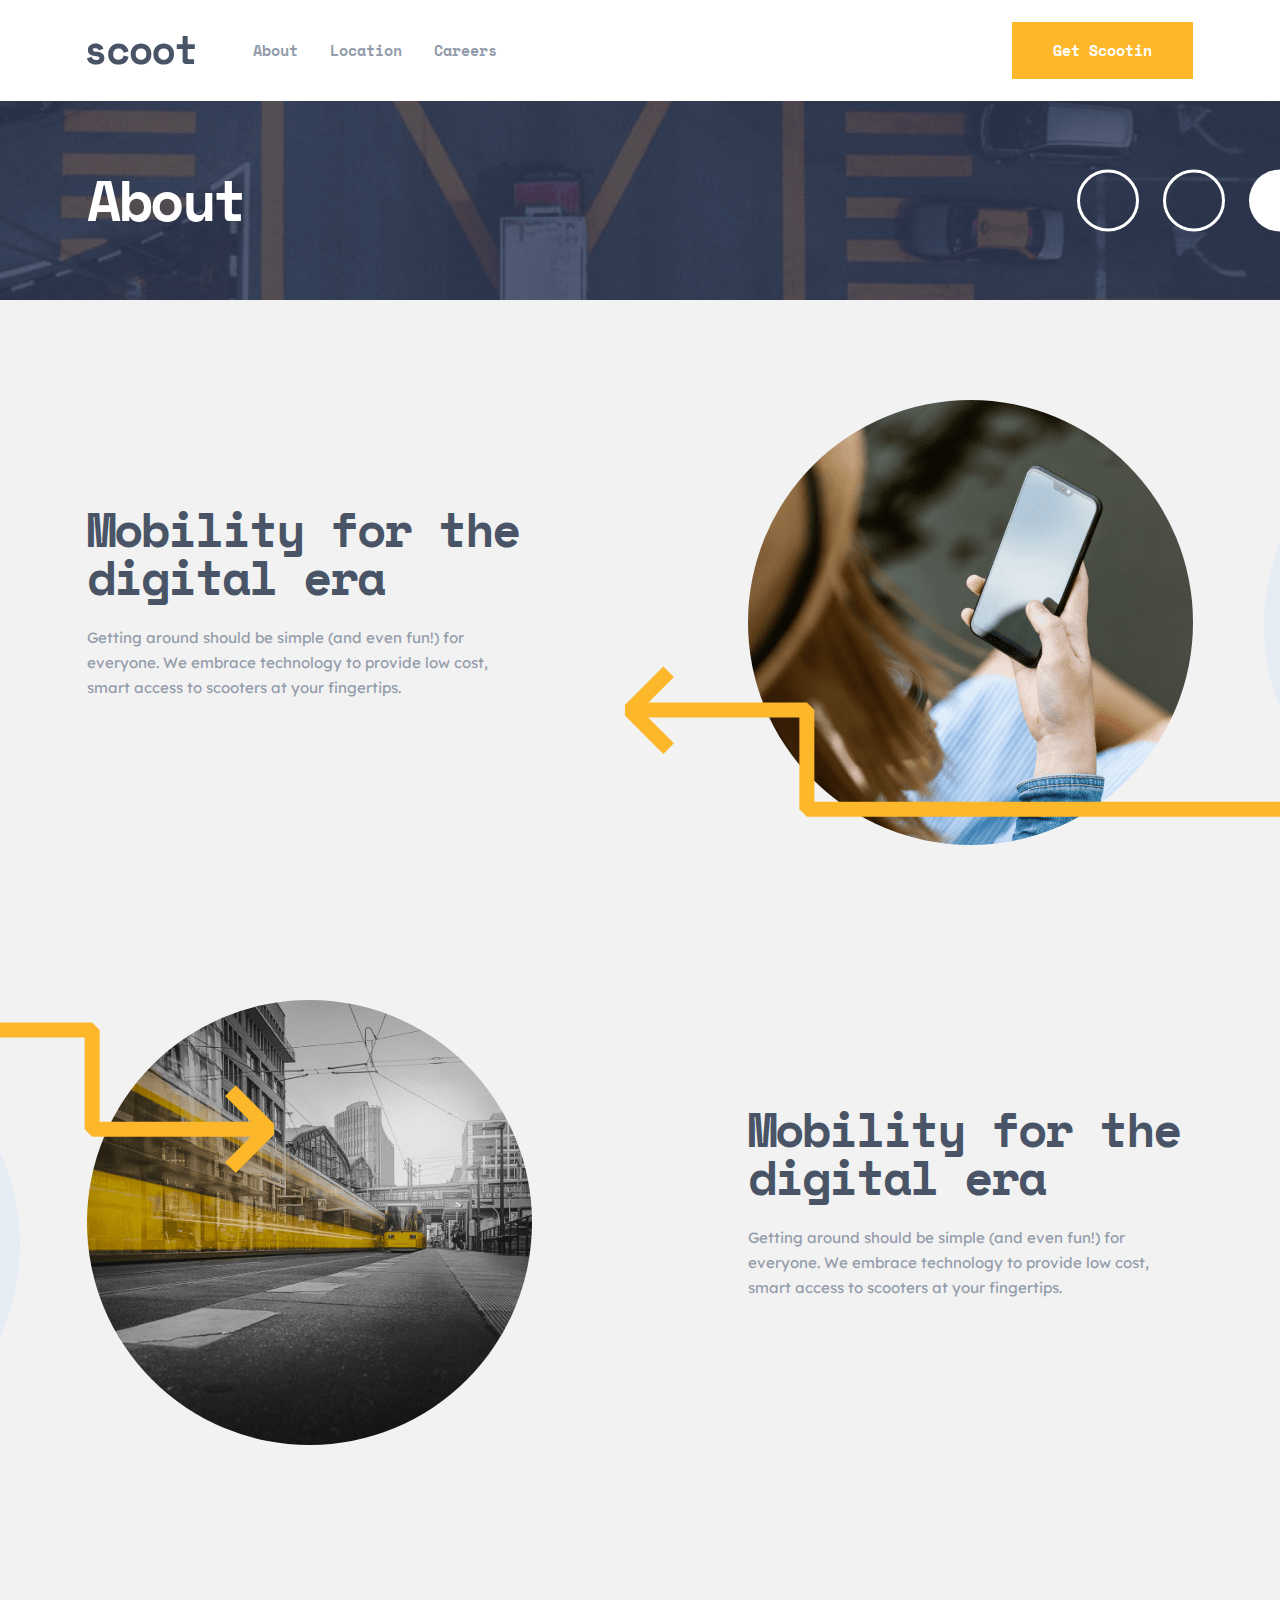
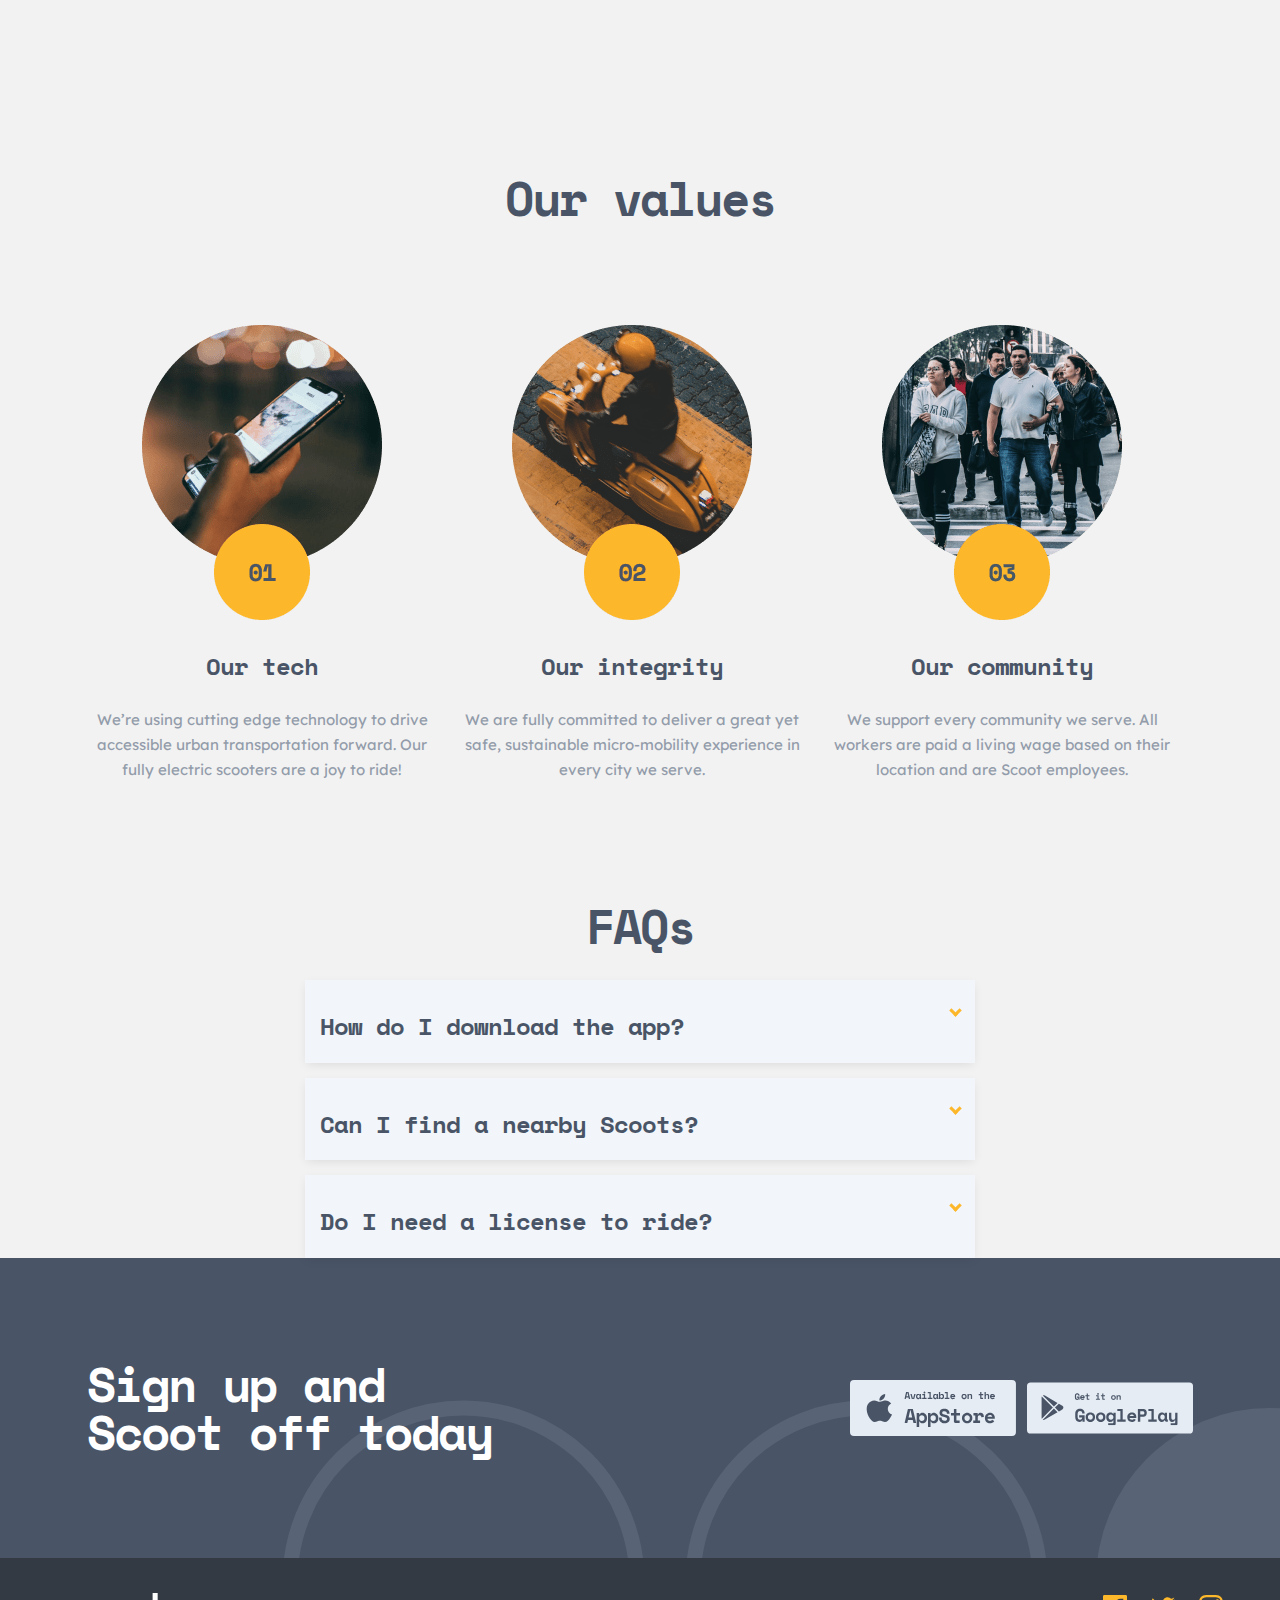
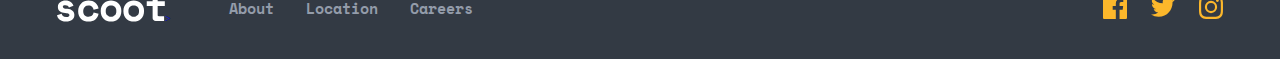
==== commit b8aed076: "full" ====
--- a/about.html
+++ b/about.html
@@ -51,7 +51,7 @@
                         srcset="./images/about/png/mobility.png 1x, ./images/about/png/mobility@2x.png 2x">
                     </li>
                     
-
+                    
                     <li class="comfortable__item era-item urban-item">
                         <div class="item__content">
                             <h3 class="item__title era-title">Mobility for the digital era</h3>
@@ -62,11 +62,11 @@
                         <img src="./images/about/png/urban.png" alt="urban img" class="item__img" width="445" height="445" 
                         srcset="./images/about/png/urban.png 1x, ./images/about/png/urban@2x.png 2x">
                     </li>
-                   
+                    
                 </ul>
             </div>
         </section>
-
+        
         <!-- OUR VALUES SECTION -->
         <section class="values">
             <div class="values__container container">
@@ -81,8 +81,8 @@
                             </p>
                         </div>
                     </li>
-
-
+                    
+                    
                     <li class="values__item">
                         <img class="values__img" src="./images/about/png/integrity.png" alt="integrity" srcset="./images/about/png/integrity.png 1x, ./images/about/png/integrity@2x.png" 2x  width="350" height="350">
                         <div class="values__info">
@@ -92,7 +92,7 @@
                             </p>
                         </div>
                     </li>
-
+                    
                     <li class="values__item">
                         <img class="values__img" src="./images/about/png/community.png" alt="community" srcset="./images/about/png/community.png 1x, ./images/about/png/community@2x.png" 2x  width="350" height="350">
                         <div class="values__info">
@@ -105,10 +105,31 @@
                 </ul>
             </div>
         </section>
-        </main>
 
-        
-        
+
+        <div id="faq">
+            <h1>FAQs</h1>
+            <ul>
+              <li>
+                <input type="checkbox" checked>
+                <i></i>
+                <h2>How do I download the app?</h2>
+                <p>To download the Scoot app, you can search “Scoot” in both the App and Google Play stores. An even simpler way to do it would be to click the relevant link at the bottom of this page and you’ll be re-directed to the correct page.</p>
+              </li>
+              <li>
+                <input type="checkbox" checked>
+                <i></i>
+                <h2>Can I find a nearby Scoots?</h2>
+                <p>To download the Scoot app, you can search “Scoot” in both the App and Google Play stores. An even simpler way to do it would be to click the relevant link at the bottom of this page and you’ll be re-directed to the correct page..</p>
+              </li>
+              <li>
+                <input type="checkbox" checked>
+                <i></i>
+                <h2>Do I need a license to ride?</h2>
+                <p>To download the Scoot app, you can search “Scoot” in both the App and Google Play stores. An even simpler way to do it would be to click the relevant link at the bottom of this page and you’ll be re-directed to the correct page.</p>
+              </li>
+            </ul>
+          </div>
         
         <!-- CTA -->
         <section class="cta">
@@ -126,6 +147,8 @@
                 </div>
             </div>
         </section>
+
+        
     </main>
     <!-- FOOTER -->
     
@@ -161,5 +184,5 @@
                 </ul>
             </div>
         </div>
-       
+        
     </footer>--- a/css/main.css
+++ b/css/main.css
@@ -400,7 +400,7 @@
   color: #FCB72B;
 }
 
-@media (max-width: 415px) {
+@media (max-width: 400px) {
   .sitenav {
     display: none;
   }
@@ -432,7 +432,7 @@
     padding: 3.5rem 4rem;
   }
 }
-@media (max-width: 415px) {
+@media (max-width: 400px) {
   .header {
     padding-top: 2.5rem;
   }
@@ -499,7 +499,7 @@
     padding: 3.5rem 3.9rem;
   }
 }
-@media (max-width: 415px) {
+@media (max-width: 400px) {
   .footer__container {
     flex-direction: column;
     padding: 6.4rem 8.8rem;
@@ -627,7 +627,7 @@
     margin-left: 0;
   }
 }
-@media (max-width: 415px) {
+@media (max-width: 400px) {
   .hero {
     background: linear-gradient(rgba(47, 59, 89, 0.75), rgba(47, 59, 89, 0.75)), url("../images/home/png/mobile-hero-bg.png");
     background-repeat: no-repeat;
@@ -738,7 +738,7 @@
     top: -103%;
   }
 }
-@media (max-width: 415px) {
+@media (max-width: 400px) {
   .services__list {
     display: grid;
     grid-template-columns: repeat(1, 311px);
@@ -869,8 +869,9 @@
     margin-bottom: 4rem;
   }
 }
-@media (max-width: 415px) {
+@media (max-width: 400px) {
   .comfortable {
+    overflow-x: hidden;
     margin-bottom: 16.6rem;
   }
   .comfortable__list {
@@ -951,7 +952,7 @@
     margin-bottom: 4rem;
   }
 }
-@media (max-width: 415px) {
+@media (max-width: 400px) {
   .cta__container {
     padding: 4.2rem 0 8.8rem;
     display: flex;
@@ -1053,9 +1054,10 @@
     left: -50%;
   }
 }
-@media (max-width: 415px) {
+@media (max-width: 400px) {
   .about-hero {
     background: linear-gradient(rgba(47, 59, 89, 0.75), rgba(47, 59, 89, 0.75)), url("../images/about/png/mobile-hero__bg.png");
+    overflow-x: hidden;
   }
   .about-hero__container {
     align-items: center;
@@ -1100,16 +1102,6 @@
   margin-bottom: 12rem;
   position: relative;
 }
-.values::before {
-  content: "";
-  position: absolute;
-  background-image: url("../../images/about/svg/Mask.svg");
-  background-repeat: no-repeat;
-  left: -23%;
-  top: -40%;
-  width: 445px;
-  height: 445px;
-}
 .values__title {
   font-size: 4.8rem;
   font-weight: 700;
@@ -1153,21 +1145,15 @@
 }
 
 @media (max-width: 800px) {
-  .values::before {
-    left: -40%;
-    top: -40%;
-    width: 445px;
-    height: 445px;
-  }
   .values__list {
     flex-direction: column;
     justify-content: center;
     align-items: center;
   }
 }
-@media (max-width: 415px) {
-  .values::before {
-    display: none;
+@media (max-width: 400px) {
+  .values {
+    overflow-x: hidden;
   }
   .values__list {
     justify-content: center;
@@ -1198,4 +1184,173 @@
     margin-right: auto;
     margin-left: auto;
   }
+}
+#faq {
+  max-width: 700px;
+  margin: auto;
+  padding: 0 15px;
+  text-align: center;
+}
+
+section.faq {
+  padding-top: 2em;
+  padding-bottom: 1.6rem;
+}
+
+#faq ul {
+  text-align: left;
+}
+
+.transition, p, ul li i:before, ul li i:after {
+  transition: all 0.3s;
+}
+
+#faq .no-select, #faq h2 {
+  -webkit-tap-highlight-color: transparent;
+  -webkit-touch-callout: none;
+  -webkit-user-select: none;
+     -moz-user-select: none;
+      -ms-user-select: none;
+          user-select: none;
+}
+
+#faq h1 {
+  font-size: 4.8rem;
+  font-weight: 700;
+  font-family: "Space Mono";
+  line-height: 4.8rem;
+  color: #495567;
+  letter-spacing: -2px;
+  margin-bottom: 30px;
+}
+
+#faq h2 {
+  font-size: 2.4rem;
+  font-weight: 700;
+  font-family: "Space Mono";
+  line-height: 2.8rem;
+  color: #495567;
+  letter-spacing: -1px;
+  text-align: left;
+  padding: 32px 15px 0;
+  text-transform: none;
+  display: block;
+  margin: 0;
+  cursor: pointer;
+  transition: 0.2s;
+}
+
+#faq p {
+  font-size: 1.5rem;
+  font-weight: 700;
+  font-family: 400;
+  line-height: 2.5rem;
+  color: "Lexend Deca";
+  text-align: left;
+  position: relative;
+  overflow: hidden;
+  max-height: 250px;
+  will-change: max-height;
+  contain: layout;
+  display: inline-block;
+  opacity: 1;
+  transform: translate(0, 0);
+  margin-top: 5px;
+  margin-bottom: 15px;
+  padding: 0 50px 0 15px;
+  transition: 0.3s opacity, 0.6s max-height;
+  -webkit-hyphens: auto;
+      -ms-hyphens: auto;
+          hyphens: auto;
+  z-index: 2;
+}
+
+#faq ul {
+  list-style: none;
+  perspective: 900;
+  padding: 0;
+  margin: 0;
+}
+
+#faq ul li {
+  position: relative;
+  overflow: hidden;
+  padding: 0;
+  margin: 0;
+  /*padding-bottom: 4px;*/
+  /*padding-top: 18px;*/
+  background: #F2F5F9;
+  box-shadow: 0 3px 10px -2px rgba(0, 0, 0, 0.1);
+  -webkit-tap-highlight-color: transparent;
+}
+
+#faq ul li + li {
+  margin-top: 15px;
+}
+
+#faq ul li:last-of-type {
+  padding-bottom: 0;
+}
+
+#faq ul li i {
+  position: absolute;
+  transform: translate(-6px, 0);
+  margin-top: 28px;
+  right: 15px;
+}
+
+#faq ul li i:before, ul li i:after {
+  content: "";
+  position: absolute;
+  background-color: #FCB72B;
+  width: 3px;
+  height: 9px;
+}
+
+#faq ul li i:before {
+  transform: translate(-2px, 0) rotate(45deg);
+}
+
+#faq ul li i:after {
+  transform: translate(2px, 0) rotate(-45deg);
+}
+
+#faq ul li input[type=checkbox] {
+  position: absolute;
+  cursor: pointer;
+  width: 100%;
+  height: 100%;
+  z-index: 1;
+  opacity: 0;
+  touch-action: manipulation;
+}
+
+#faq ul li input[type=checkbox]:checked ~ h2 {
+  font-size: 2.4rem;
+  font-weight: 700;
+  font-family: "Space Mono";
+  line-height: 2.8rem;
+  color: #495567;
+  letter-spacing: -1px;
+}
+
+#faq ul li input[type=checkbox]:checked ~ p {
+  /*margin-top: 0;*/
+  font-size: 1.5rem;
+  font-weight: 700;
+  font-family: 400;
+  line-height: 2.5rem;
+  color: "Lexend Deca";
+  max-height: 0;
+  transition: 0.3s;
+  opacity: 0;
+  /*transform: translate(0, 50%);*/
+}
+
+#faq ul li input[type=checkbox]:checked ~ i:before {
+  transform: translate(2px, 0) rotate(45deg);
+}
+
+#faq ul li input[type=checkbox]:checked ~ i:after {
+  transform: translate(-2px, 0) rotate(-45deg);
 }/*# sourceMappingURL=main.css.map */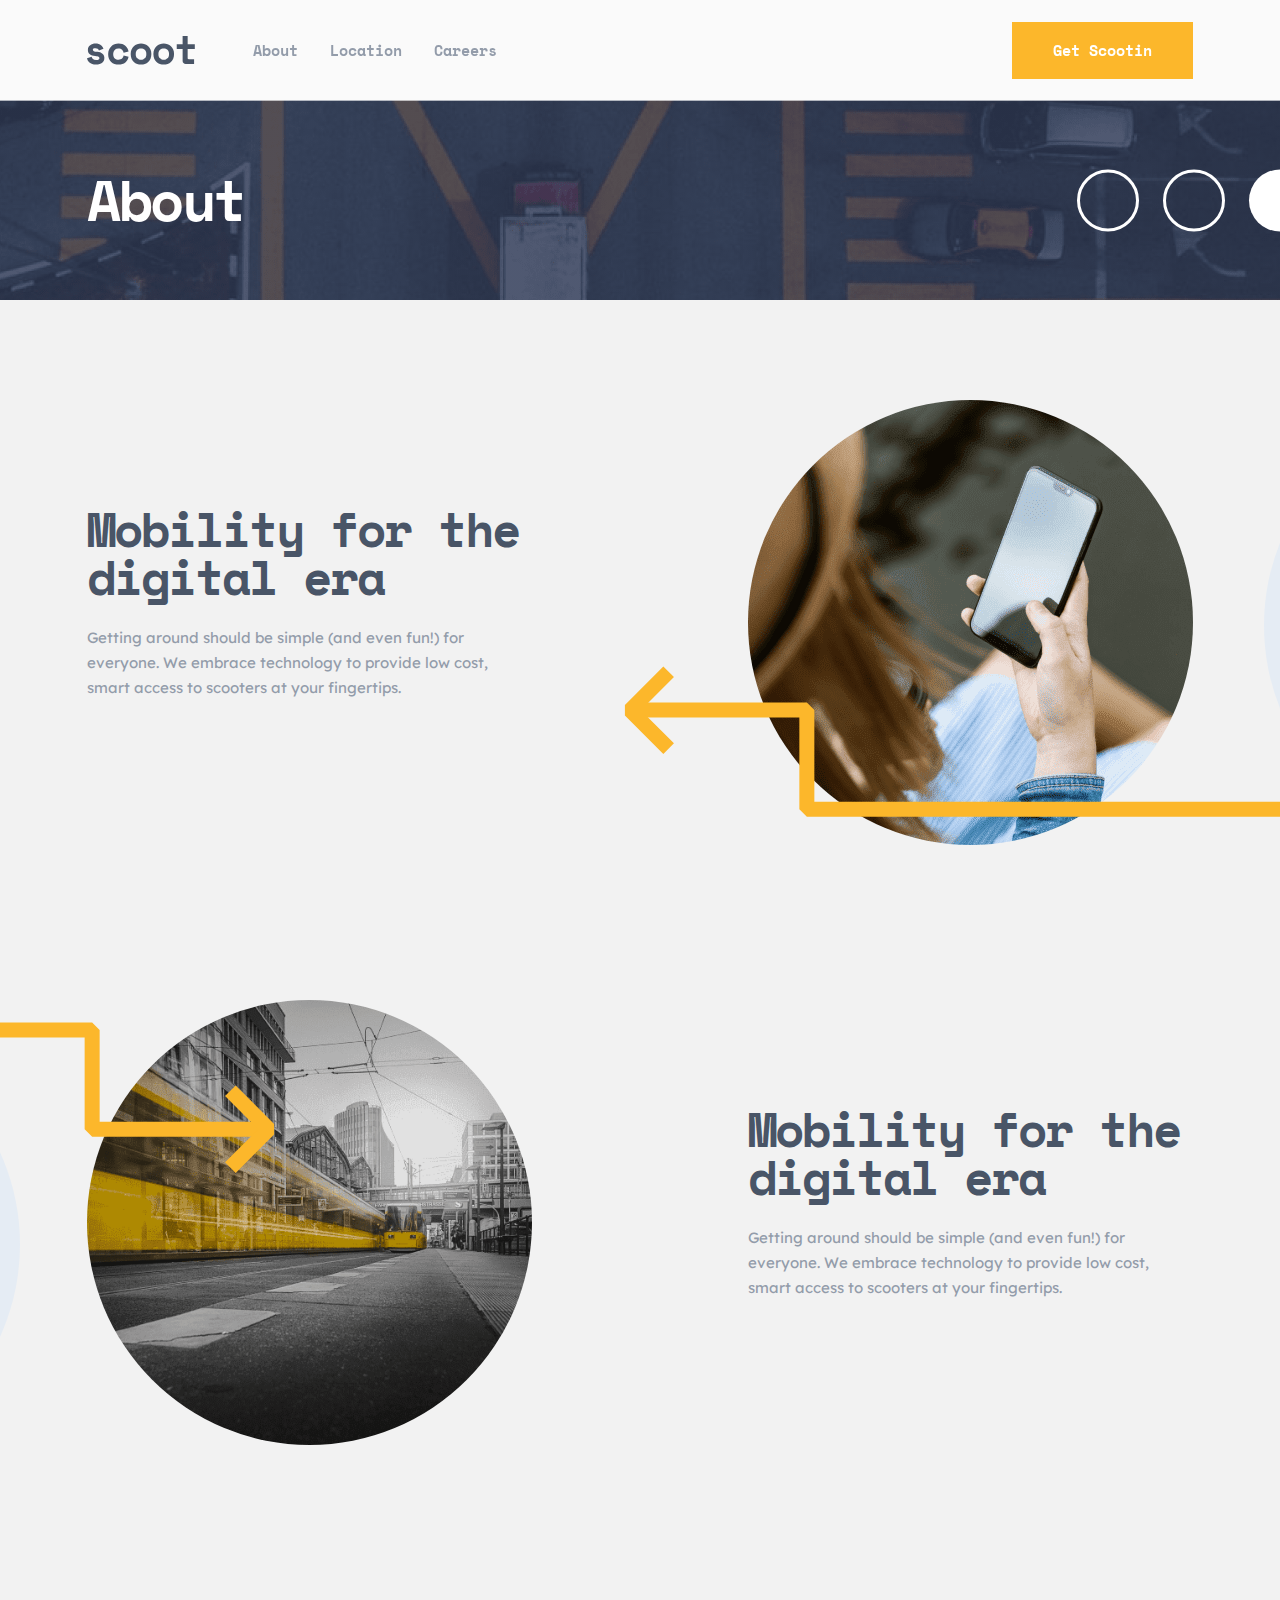
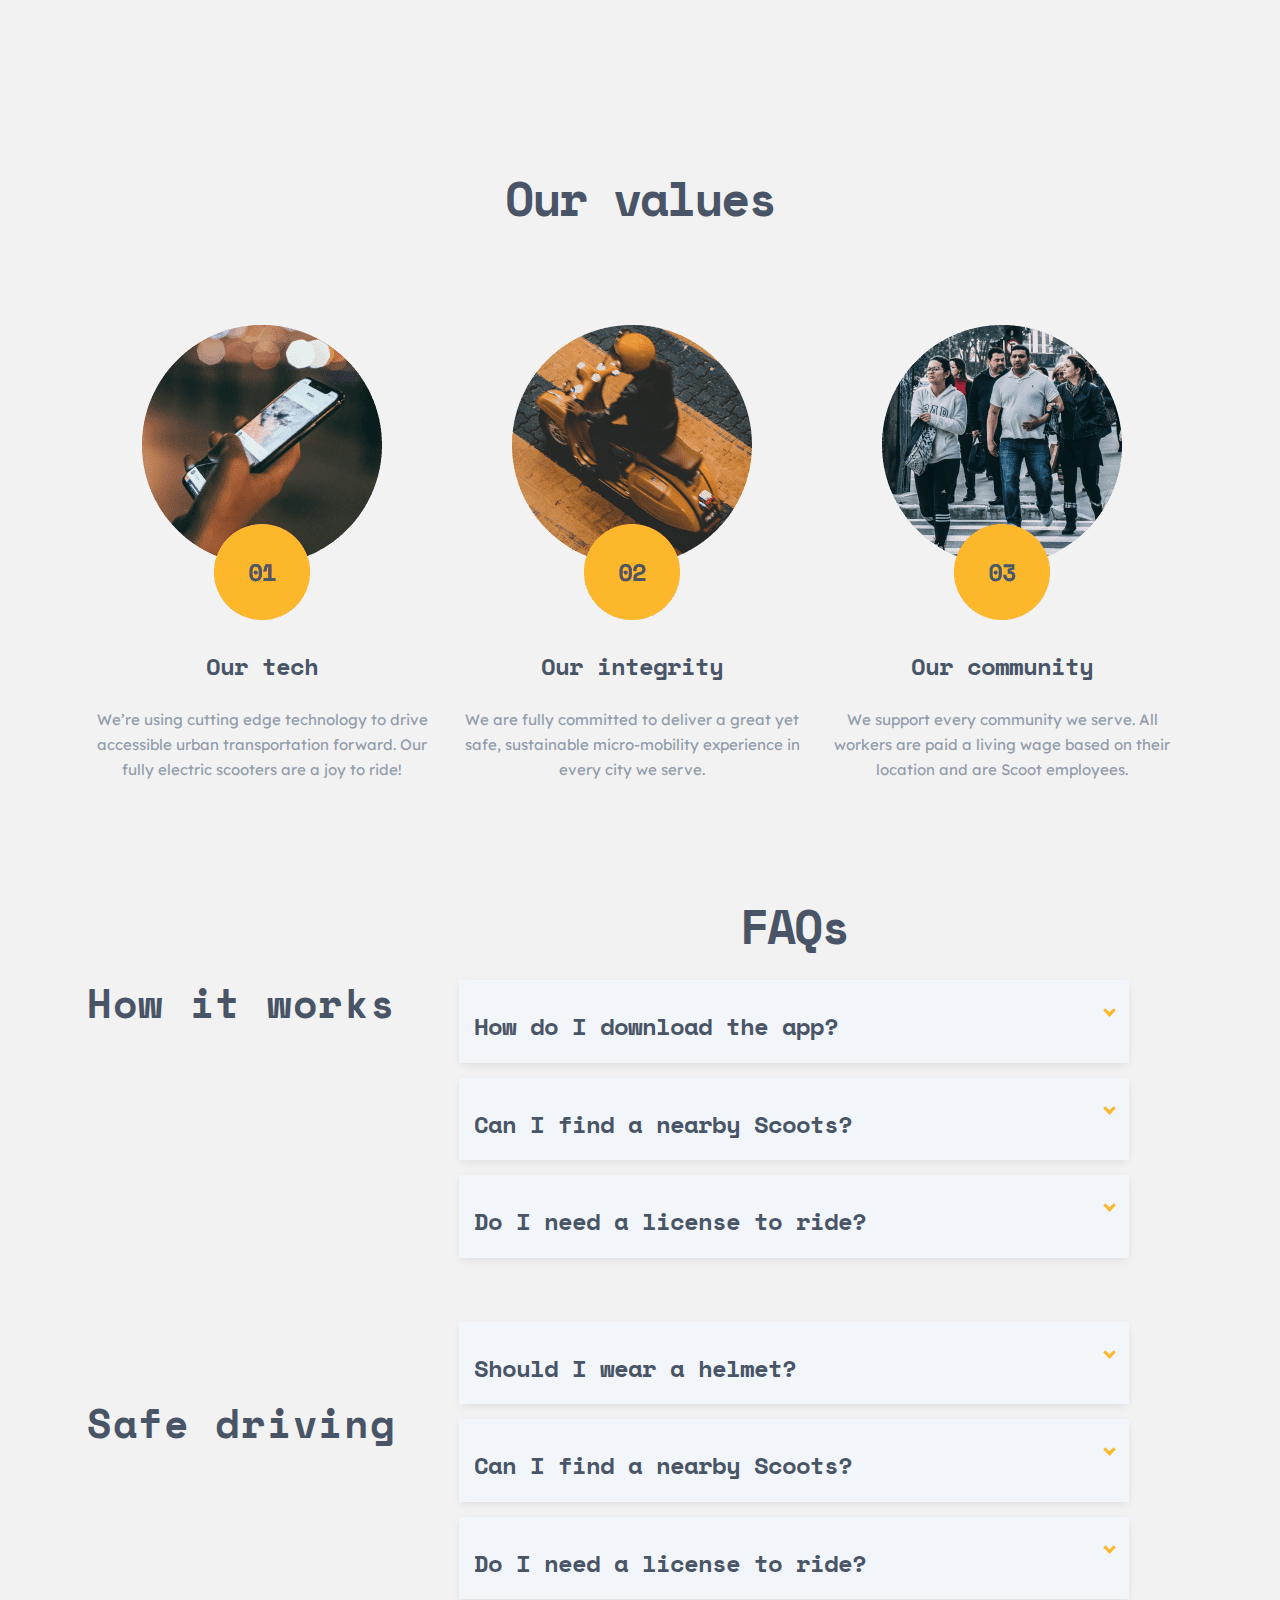
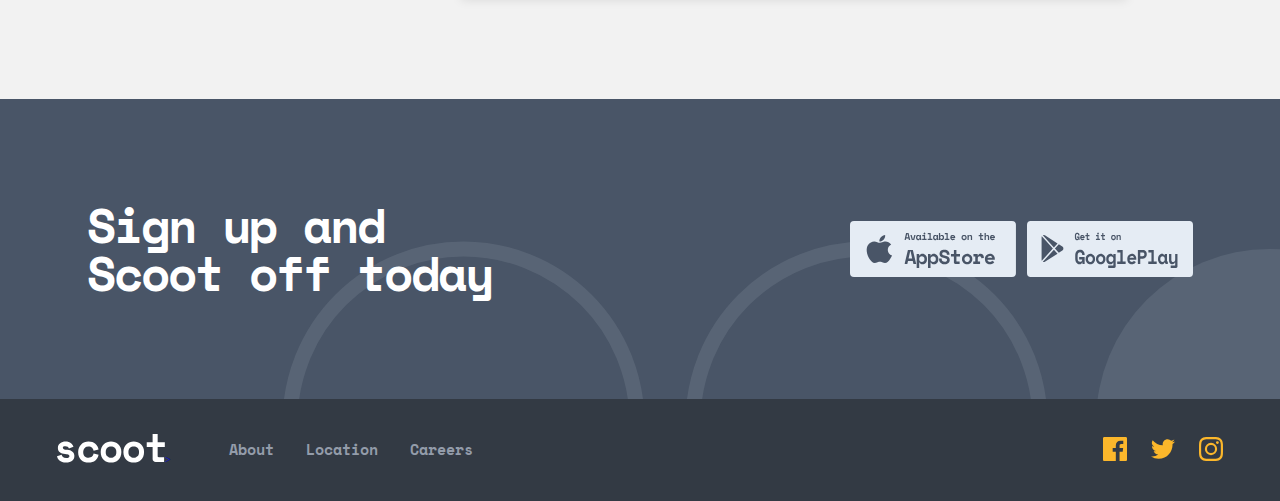
==== commit 92e489ca: "scoot" ====
--- a/about.html
+++ b/about.html
@@ -25,6 +25,14 @@
                 </ul>
                 <a href="#" class="header__btn btn">Get Scootin</a>
             </nav>
+            <div class="sidebar">
+                <ul class="sitenav__list">
+                    <li class="sitenav__item"><a class="sitenav__link" href="about.html">About</a></li>
+                    <li class="sitenav__item"><a class="sitenav__link" href="location.html">Location</a></li>
+                    <li class="sitenav__item"><a class="sitenav__link" href="careers.html">Careers</a></li>
+                </ul>
+                <a href="#" class="header__btn btn">Get Scootin</a>
+            </div>
         </div>
     </header>
     
@@ -73,7 +81,7 @@
                 <h3 class="values__title">Our values</h3>
                 <ul class="values__list">
                     <li class="values__item">
-                        <img class="values__img" src="./images/about/png/tech.png" alt="tech" srcset="./images/about/png/tech.png 1x, ./images/about/png/tech@2x.png" 2x  width="350" height="350">
+                        <img class="values__img" src="./images/about/png/tech.png" alt="tech" srcset="./images/about/png/tech.png 1x, ./images/about/png/tech@2x.png 2x"   width="350" height="350">
                         <div class="values__info">
                             <h5 class="values__subtitle">Our tech</h5>
                             <p class="values__desc">
@@ -84,7 +92,7 @@
                     
                     
                     <li class="values__item">
-                        <img class="values__img" src="./images/about/png/integrity.png" alt="integrity" srcset="./images/about/png/integrity.png 1x, ./images/about/png/integrity@2x.png" 2x  width="350" height="350">
+                        <img class="values__img" src="./images/about/png/integrity.png" alt="integrity" srcset="./images/about/png/integrity.png 1x, ./images/about/png/integrity@2x.png 2x"   width="350" height="350">
                         <div class="values__info">
                             <h5 class="values__subtitle">Our integrity</h5>
                             <p class="values__desc">
@@ -94,7 +102,7 @@
                     </li>
                     
                     <li class="values__item">
-                        <img class="values__img" src="./images/about/png/community.png" alt="community" srcset="./images/about/png/community.png 1x, ./images/about/png/community@2x.png" 2x  width="350" height="350">
+                        <img class="values__img" src="./images/about/png/community.png" alt="community" srcset="./images/about/png/community.png 1x, ./images/about/png/community@2x.png 2x"   width="350" height="350">
                         <div class="values__info">
                             <h5 class="values__subtitle">Our community</h5>
                             <p class="values__desc">
@@ -105,31 +113,62 @@
                 </ul>
             </div>
         </section>
-
-
-        <div id="faq">
-            <h1>FAQs</h1>
-            <ul>
-              <li>
-                <input type="checkbox" checked>
-                <i></i>
-                <h2>How do I download the app?</h2>
-                <p>To download the Scoot app, you can search “Scoot” in both the App and Google Play stores. An even simpler way to do it would be to click the relevant link at the bottom of this page and you’ll be re-directed to the correct page.</p>
-              </li>
-              <li>
-                <input type="checkbox" checked>
-                <i></i>
-                <h2>Can I find a nearby Scoots?</h2>
-                <p>To download the Scoot app, you can search “Scoot” in both the App and Google Play stores. An even simpler way to do it would be to click the relevant link at the bottom of this page and you’ll be re-directed to the correct page..</p>
-              </li>
-              <li>
-                <input type="checkbox" checked>
-                <i></i>
-                <h2>Do I need a license to ride?</h2>
-                <p>To download the Scoot app, you can search “Scoot” in both the App and Google Play stores. An even simpler way to do it would be to click the relevant link at the bottom of this page and you’ll be re-directed to the correct page.</p>
-              </li>
-            </ul>
-          </div>
+        
+        
+        <section class="faqs__container container">
+            <h3 class="faqs__title">How it works</h3>
+            
+            <div id="faq">
+                <h1>FAQs</h1>
+                <ul>
+                    <li>
+                        <input type="checkbox" checked>
+                        <i></i>
+                        <h2>How do I download the app?</h2>
+                        <p>To download the Scoot app, you can search “Scoot” in both the App and Google Play stores. An even simpler way to do it would be to click the relevant link at the bottom of this page and you’ll be re-directed to the correct page.</p>
+                    </li>
+                    <li>
+                        <input type="checkbox" checked>
+                        <i></i>
+                        <h2>Can I find a nearby Scoots?</h2>
+                        <p>To download the Scoot app, you can search “Scoot” in both the App and Google Play stores. An even simpler way to do it would be to click the relevant link at the bottom of this page and you’ll be re-directed to the correct page..</p>
+                    </li>
+                    <li>
+                        <input type="checkbox" checked>
+                        <i></i>
+                        <h2>Do I need a license to ride?</h2>
+                        <p>To download the Scoot app, you can search “Scoot” in both the App and Google Play stores. An even simpler way to do it would be to click the relevant link at the bottom of this page and you’ll be re-directed to the correct page.</p>
+                    </li>
+                </ul>
+            </div>
+        </section>
+        
+        
+        <section class="faqs__container work container">
+            <h3 class="faqs__title">Safe driving</h3>
+            <div id="faq">
+                <ul>
+                    <li>
+                        <input type="checkbox" checked>
+                        <i></i>
+                        <h2>Should I wear a helmet?</h2>
+                        <p>Yes, please do! All cities have different laws. But we strongly strongly strongly recommend always wearing a helmet regardless of the local laws. We like you and we want you to be as safe as possible while Scooting.</p>
+                    </li>
+                    <li>
+                        <input type="checkbox" checked>
+                        <i></i>
+                        <h2>Can I find a nearby Scoots?</h2>
+                        <p>To download the Scoot app, you can search “Scoot” in both the App and Google Play stores. An even simpler way to do it would be to click the relevant link at the bottom of this page and you’ll be re-directed to the correct page..</p>
+                    </li>
+                    <li>
+                        <input type="checkbox" checked>
+                        <i></i>
+                        <h2>Do I need a license to ride?</h2>
+                        <p>To download the Scoot app, you can search “Scoot” in both the App and Google Play stores. An even simpler way to do it would be to click the relevant link at the bottom of this page and you’ll be re-directed to the correct page.</p>
+                    </li>
+                </ul>
+            </div>
+        </section>
         
         <!-- CTA -->
         <section class="cta">
@@ -147,7 +186,7 @@
                 </div>
             </div>
         </section>
-
+        
         
     </main>
     <!-- FOOTER -->
@@ -185,4 +224,6 @@
             </div>
         </div>
         
-    </footer>+    </footer>
+    <script src="./app.js"></script>
+</body>--- a/css/main.css
+++ b/css/main.css
@@ -359,6 +359,7 @@
   flex-direction: column;
   background-color: #f2f2f2;
   overflow-x: hidden;
+  position: relative;
 }
 
 .container {
@@ -393,14 +394,17 @@
   font-weight: 700;
   font-family: "Space Mono";
   line-height: 2.5rem;
-  color: #939CAA;
+  color: #939caa;
   transition: 0.2s;
 }
 .sitenav__link:hover {
-  color: #FCB72B;
-}
-
-@media (max-width: 400px) {
+  color: #fcb72b;
+}
+.sitenav--block {
+  display: block;
+}
+
+@media (max-width: 700px) {
   .sitenav {
     display: none;
   }
@@ -408,7 +412,7 @@
 .header {
   width: 100%;
   padding: 2.2rem 0;
-  background: #fff;
+  background: rgba(255, 255, 255, 0.636);
   position: fixed;
   z-index: 10;
 }
@@ -425,6 +429,7 @@
 }
 .header__toggle-nav-btn {
   display: none;
+  background-color: transparent;
 }
 
 @media (max-width: 800px) {
@@ -432,9 +437,9 @@
     padding: 3.5rem 4rem;
   }
 }
-@media (max-width: 400px) {
+@media (max-width: 700px) {
   .header {
-    padding-top: 2.5rem;
+    padding-top: 2.2rem;
   }
   .header__toggle-nav-btn {
     display: inline-block;
@@ -487,11 +492,11 @@
   font-weight: 700;
   font-family: "Space Mono";
   line-height: 2.5rem;
-  color: #939CAA;
+  color: #939caa;
   transition: 0.2s;
 }
 .footernav__link:hover {
-  color: #FCB72B;
+  color: #fcb72b;
 }
 
 @media (max-width: 800px) {
@@ -499,7 +504,7 @@
     padding: 3.5rem 3.9rem;
   }
 }
-@media (max-width: 400px) {
+@media (max-width: 700px) {
   .footer__container {
     flex-direction: column;
     padding: 6.4rem 8.8rem;
@@ -527,30 +532,55 @@
     font-weight: 700;
     font-family: "Space Mono";
     line-height: 2.5rem;
-    color: #939CAA;
+    color: #939caa;
     transition: 0.2s;
   }
   .footernav__link:hover {
-    color: #FCB72B;
-  }
-}
+    color: #fcb72b;
+  }
+}
+.sidebar {
+  position: absolute;
+  width: 70%;
+  height: 85vh;
+  top: 77px;
+  left: 0;
+  background-color: #333A44;
+  display: flex;
+  justify-content: space-between;
+  flex-direction: column;
+  align-items: flex-start;
+  padding: 6.4rem 0 2.4rem 3.2rem;
+  transform: translateX(-100%);
+  transition: all 0.5s;
+}
+.sidebar ul {
+  flex-direction: column;
+  gap: 24px;
+}
+
+.show {
+  transform: translateX(0);
+}
+
 .btn {
   font-size: 1.5rem;
   font-weight: 700;
   font-family: "Space Mono";
   line-height: 2.5rem;
   color: #fff;
-  background-color: #FCB72B;
-  border: 3px solid #FCB72B;
+  background-color: #fcb72b;
+  border: 3px solid #fcb72b;
   display: inline-block;
   padding: 1.3rem 3.8rem;
+  white-space: nowrap;
   transition: 0.3s;
 }
 
 .btn:hover {
   background-color: transparent;
-  border: 3px solid #FCB72B;
-  color: #FCB72B;
+  border: 3px solid #fcb72b;
+  color: #fcb72b;
 }
 
 .hero {
@@ -567,12 +597,12 @@
 }
 .hero__path {
   position: absolute;
-  top: 55%;
+  top: 60%;
 }
 .hero__arrow {
   position: absolute;
   left: 50%;
-  top: 53%;
+  top: 60%;
 }
 .hero__title {
   font-size: 5.6rem;
@@ -591,7 +621,7 @@
 .hero__desc {
   font-size: 1.5rem;
   font-weight: 400;
-  font-family: "Lexend Deca";
+  font-family: "lexend deca";
   line-height: 2.5rem;
   color: #fff;
   margin-bottom: 4rem;
@@ -606,6 +636,7 @@
     background-repeat: no-repeat;
     background-size: cover;
     background-position: center;
+    padding-top: 0;
   }
   .hero__container {
     display: flex;
@@ -627,7 +658,7 @@
     margin-left: 0;
   }
 }
-@media (max-width: 400px) {
+@media (max-width: 700px) {
   .hero {
     background: linear-gradient(rgba(47, 59, 89, 0.75), rgba(47, 59, 89, 0.75)), url("../images/home/png/mobile-hero-bg.png");
     background-repeat: no-repeat;
@@ -659,7 +690,7 @@
   .hero__desc {
     font-size: 1.5rem;
     font-weight: 400;
-    font-family: "Lexend Deca";
+    font-family: "lexend deca";
     line-height: 2.5rem;
     color: #fff;
     margin-bottom: 3.4rem;
@@ -689,7 +720,7 @@
   content: "";
   position: absolute;
   height: 15px;
-  background-color: #E5ECF4;
+  background-color: #e5ecf4;
   width: 324px;
   right: calc(100% - 16px);
   top: 45px;
@@ -710,9 +741,9 @@
 .services__desc {
   font-size: 1.5rem;
   font-weight: 700;
-  font-family: "Lexend Deca";
+  font-family: "lexend deca";
   line-height: 2.5rem;
-  color: #939CAA;
+  color: #939caa;
 }
 
 @media (max-width: 800px) {
@@ -732,35 +763,44 @@
     content: "";
     position: absolute;
     height: 250px;
-    background-color: greenyellow;
+    background-color: #e5ecf4;
     width: 15px;
     right: calc(100% - 55px);
     top: -103%;
   }
 }
-@media (max-width: 400px) {
+@media (max-width: 700px) {
   .services__list {
     display: grid;
     grid-template-columns: repeat(1, 311px);
     row-gap: 24px;
+    justify-content: center;
   }
   .services__item {
     flex-direction: column;
-    justify-content: center;
-    align-items: center;
     text-align: center;
   }
   .services__item::before {
     display: none;
   }
   .services img {
-    margin-right: 0;
+    margin-right: auto;
+    margin-left: auto;
     margin-bottom: 2.4rem;
+  }
+  .services__title {
+    margin-right: auto;
+    margin-left: auto;
+  }
+  .services__desc {
+    margin-right: auto;
+    margin-left: auto;
   }
 }
 .comfortable {
   padding-top: 10rem;
   margin-bottom: 32.9rem;
+  overflow-x: hidden;
 }
 .comfortable__list {
   display: flex;
@@ -785,8 +825,6 @@
   background-image: url("../images/home/svg/arrow_mask.svg");
   background-repeat: no-repeat;
   position: absolute;
-  width: 1084px;
-  height: 449px;
   bottom: -3px;
   right: -50%;
 }
@@ -830,9 +868,9 @@
 .item__desc {
   font-size: 1.5rem;
   font-weight: 400;
-  font-family: "Lexend Deca";
+  font-family: "lexend deca";
   line-height: 2.5rem;
-  color: #939CAA;
+  color: #939caa;
   margin-bottom: 4rem;
 }
 .item__img {
@@ -869,10 +907,9 @@
     margin-bottom: 4rem;
   }
 }
-@media (max-width: 400px) {
+@media (max-width: 700px) {
   .comfortable {
-    overflow-x: hidden;
-    margin-bottom: 16.6rem;
+    margin-bottom: 12rem;
   }
   .comfortable__list {
     row-gap: 0;
@@ -952,7 +989,7 @@
     margin-bottom: 4rem;
   }
 }
-@media (max-width: 400px) {
+@media (max-width: 700px) {
   .cta__container {
     padding: 4.2rem 0 8.8rem;
     display: flex;
@@ -976,8 +1013,143 @@
     padding: 0 2.8rem;
   }
 }
+.location {
+  padding-top: 12rem;
+}
+.location__info {
+  display: flex;
+  align-items: center;
+  margin-bottom: 13.5rem;
+}
+.location__img {
+  margin-bottom: 12rem;
+}
+.location__title {
+  font-size: 4.8rem;
+  font-weight: 700;
+  font-family: "Space Mono";
+  line-height: 4.8rem;
+  color: #495567;
+  letter-spacing: -2px;
+}
+.location__desc {
+  font-size: 1.5rem;
+  font-weight: 400;
+  font-family: "Lexend Deca";
+  line-height: 2.5rem;
+  color: #939caa;
+  width: 100%;
+  max-width: 445px;
+  margin-right: auto;
+  margin-left: auto;
+}
+.location__btn {
+  align-content: flex-start;
+}
+.location .mobile-loc {
+  display: none;
+}
+.location__list {
+  display: flex;
+  flex-direction: column;
+  align-items: center;
+  row-gap: 1.6rem;
+  margin-bottom: 7.2rem;
+  display: none;
+}
+.location__item {
+  background: rgba(252, 183, 43, 0.15);
+  width: 100%;
+  max-width: 311px;
+  text-align: center;
+  font-size: 2.4rem;
+  font-weight: 700;
+  font-family: "Space Mono";
+  line-height: 2.8rem;
+  color: #495567;
+  letter-spacing: -1px;
+  padding: 22px 0;
+}
+
+@media (max-width: 800px) {
+  .location {
+    padding-top: 14.4rem;
+  }
+  .location__img {
+    width: 690px;
+    height: 337px;
+    margin-bottom: 6.4rem;
+  }
+  .location__info {
+    display: flex;
+    align-items: center;
+    text-align: center;
+    flex-direction: column;
+  }
+  .location__title {
+    margin-bottom: 3.2rem;
+    font-size: 3.2rem;
+    font-weight: 700;
+    font-family: "Space Mono";
+    line-height: 3.2rem;
+    color: #495567;
+  }
+  .location__desc {
+    font-size: 1.5rem;
+    font-weight: 700;
+    font-family: "Space Mono";
+    line-height: 2.5rem;
+    color: #495567;
+    margin-bottom: 3.2rem;
+  }
+  .location .mobile-loc {
+    display: none;
+  }
+}
+@media (max-width: 700px) {
+  .location {
+    padding-top: 7.2rem;
+  }
+  .location__img {
+    display: none;
+  }
+  .location__info {
+    margin-bottom: 7.2rem;
+  }
+  .location__title {
+    margin-bottom: 4rem;
+  }
+  .location__desc {
+    margin-bottom: 4rem;
+    max-width: 311px;
+    width: 100%;
+  }
+  .location .loc-brk {
+    display: none;
+  }
+  .location .mobile-loc {
+    display: block;
+    margin-bottom: 4rem;
+    margin-right: auto;
+    margin-left: auto;
+    padding: 0;
+  }
+  .location__list {
+    display: block;
+    row-gap: 1.6rem;
+    align-items: center;
+    text-align: center;
+  }
+  .location__item {
+    margin-bottom: 1.6rem;
+    align-items: center;
+    margin-right: auto;
+    margin-left: auto;
+    text-align: center;
+  }
+}
 .about-hero {
-  background: linear-gradient(rgba(47, 59, 89, 0.75), rgba(47, 59, 89, 0.75)), url("../images/about/png/hero-bg.png");
+  background: linear-gradient(rgba(47, 59, 89, 0.75), rgba(47, 59, 89, 0.75)), url("../images/about/png/about-hero.png");
   background-repeat: no-repeat;
   background-size: cover;
   -o-object-fit: cover;
@@ -1054,10 +1226,10 @@
     left: -50%;
   }
 }
-@media (max-width: 400px) {
+@media (max-width: 700px) {
   .about-hero {
-    background: linear-gradient(rgba(47, 59, 89, 0.75), rgba(47, 59, 89, 0.75)), url("../images/about/png/mobile-hero__bg.png");
-    overflow-x: hidden;
+    background: linear-gradient(rgba(47, 59, 89, 0.75), rgba(47, 59, 89, 0.75)), url("../../images/about/png/mobile-hero__bg.png");
+    margin-top: 77px;
   }
   .about-hero__container {
     align-items: center;
@@ -1141,7 +1313,7 @@
   font-weight: 400;
   font-family: "Lexend Deca";
   line-height: 2.5rem;
-  color: #939CAA;
+  color: #939caa;
 }
 
 @media (max-width: 800px) {
@@ -1151,7 +1323,7 @@
     align-items: center;
   }
 }
-@media (max-width: 400px) {
+@media (max-width: 700px) {
   .values {
     overflow-x: hidden;
   }
@@ -1185,6 +1357,26 @@
     margin-left: auto;
   }
 }
+.faqs__container {
+  display: flex;
+  align-items: flex-start;
+  margin-bottom: 6.4rem;
+}
+
+.work {
+  margin-bottom: 10rem;
+}
+
+.faqs__title {
+  font-size: 4rem;
+  font-weight: 700;
+  font-family: "Space Mono";
+  line-height: 4.8rem;
+  color: #495567;
+  letter-spacing: 1.7px;
+  padding-top: 7%;
+}
+
 #faq {
   max-width: 700px;
   margin: auto;
@@ -1214,7 +1406,7 @@
           user-select: none;
 }
 
-#faq h1 {
+.faqs__container h1 {
   font-size: 4.8rem;
   font-weight: 700;
   font-family: "Space Mono";
@@ -1242,10 +1434,10 @@
 
 #faq p {
   font-size: 1.5rem;
-  font-weight: 700;
-  font-family: 400;
+  font-weight: 400;
+  font-family: "Lexend Deca";
   line-height: 2.5rem;
-  color: "Lexend Deca";
+  color: #495567;
   text-align: left;
   position: relative;
   overflow: hidden;
@@ -1302,7 +1494,7 @@
 #faq ul li i:before, ul li i:after {
   content: "";
   position: absolute;
-  background-color: #FCB72B;
+  background-color: #fcb72b;
   width: 3px;
   height: 9px;
 }
@@ -1353,4 +1545,112 @@
 
 #faq ul li input[type=checkbox]:checked ~ i:after {
   transform: translate(-2px, 0) rotate(-45deg);
+}
+
+@media (max-width: 800px) {
+  .faqs__container {
+    flex-direction: column;
+    align-items: center;
+  }
+  .faqs__title {
+    margin-bottom: 3.2rem;
+  }
+}
+@media (max-width: 700px) {
+  .faqs__container h1 {
+    font-size: 3.2rem;
+    font-weight: 700;
+    font-family: "Space Mono";
+    line-height: 3.2rem;
+    color: #495567;
+  }
+  .faqs__title {
+    font-size: 2.4rem;
+    font-weight: 700;
+    font-family: "Space Mono";
+    line-height: 2.8rem;
+    color: #495567;
+  }
+  #faq h2 {
+    font-size: 1.8rem;
+    font-weight: 700;
+    font-family: "Space Mono";
+    line-height: 2.4rem;
+    color: #495567;
+    letter-spacing: -0.8px;
+  }
+}
+.careers-services__list {
+  display: flex;
+  flex-direction: column;
+  row-gap: 2.4rem;
+  margin-bottom: 14rem;
+}
+.careers-services__item {
+  display: flex;
+  align-items: center;
+  justify-content: space-between;
+  background-color: #F2F5F9;
+}
+.careers-services__title {
+  font-size: 2.4rem;
+  font-weight: 700;
+  font-family: "Space Mono";
+  line-height: 2.8rem;
+  color: #495567;
+  letter-spacing: -1px;
+  margin-bottom: 8px;
+}
+.careers-services__desc {
+  font-size: 1.5rem;
+  font-weight: 400;
+  font-family: "Lexend Deca";
+  line-height: 2.5rem;
+  color: #495567;
+}
+.careers-services__info {
+  padding: 3.5rem 4rem;
+}
+.careers-services__btn {
+  margin-right: 4rem;
+}
+
+@media (max-width: 700px) {
+  .careers-services__list {
+    display: flex;
+    flex-direction: column;
+    -moz-column-gap: 1.6rem;
+         column-gap: 1.6rem;
+    margin-bottom: 14rem;
+    align-items: center;
+  }
+  .careers-services__item {
+    flex-direction: column;
+    align-items: center;
+    text-align: center;
+    width: 100%;
+    max-width: 31.1rem;
+    justify-content: center;
+  }
+  .careers-services__info {
+    padding-top: 3.5rem;
+    padding-right: 3.2rem;
+    padding-left: 3.2rem;
+  }
+  .careers-services__title {
+    font-size: 1.8rem;
+    font-weight: 700;
+    font-family: "Space Mono";
+    line-height: 2.4rem;
+    color: #495567;
+    letter-spacing: -1px;
+    margin-bottom: 4px;
+  }
+  .careers-services__desc {
+    margin-bottom: 1.6rem;
+  }
+  .careers-services__btn {
+    margin-right: 0;
+    margin-bottom: 3.2rem;
+  }
 }/*# sourceMappingURL=main.css.map */